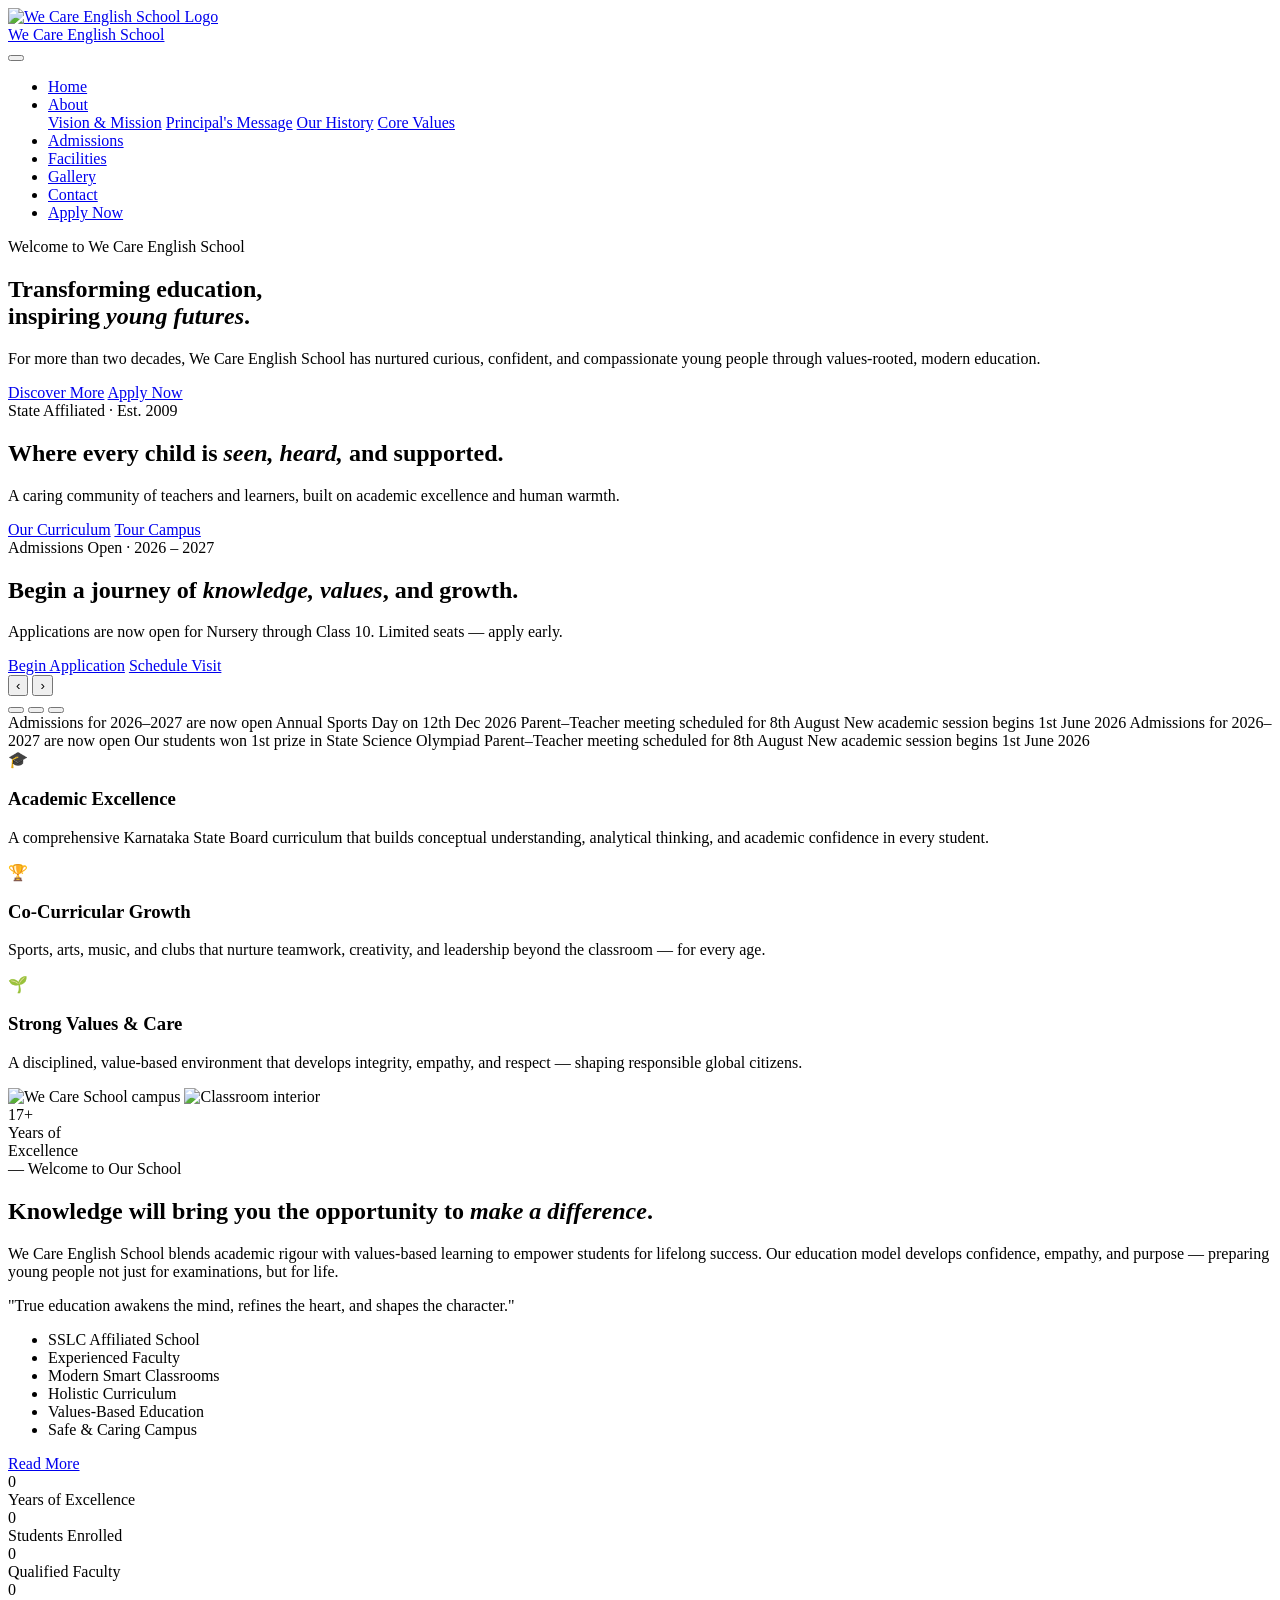
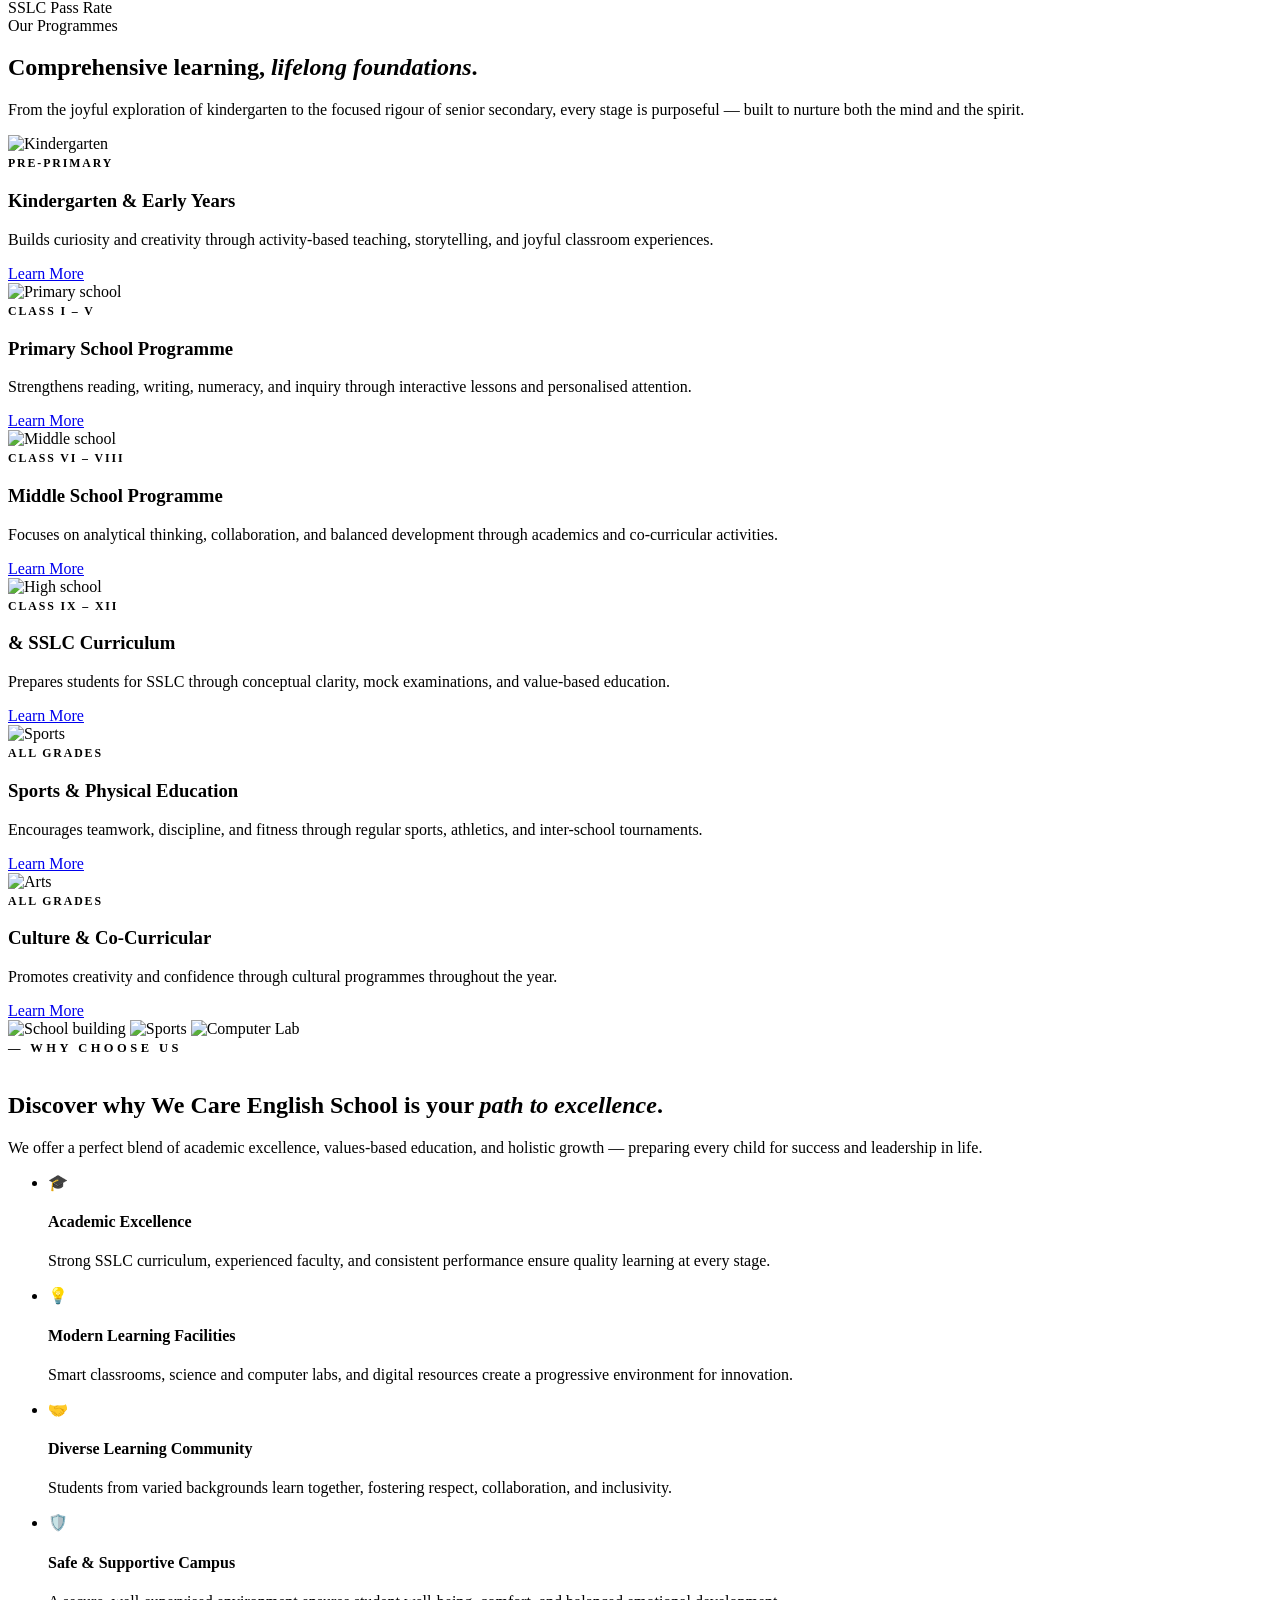
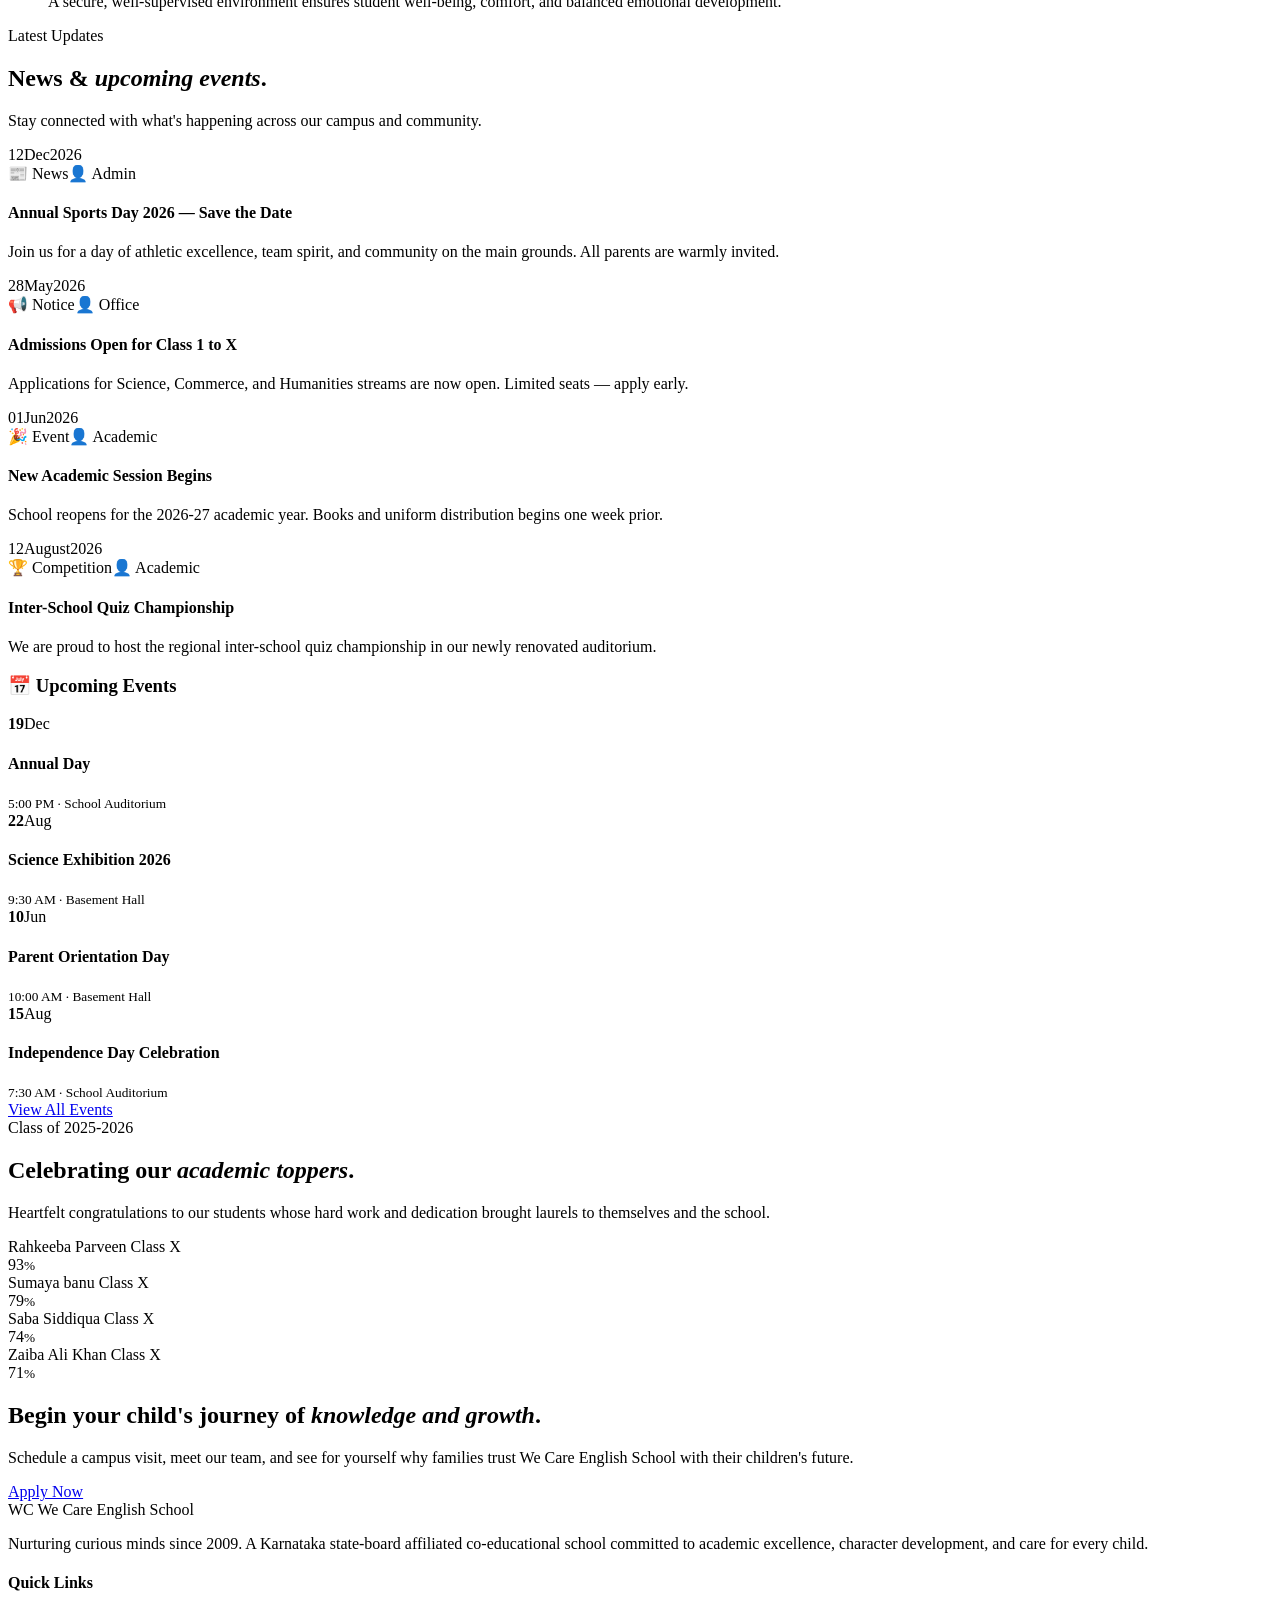
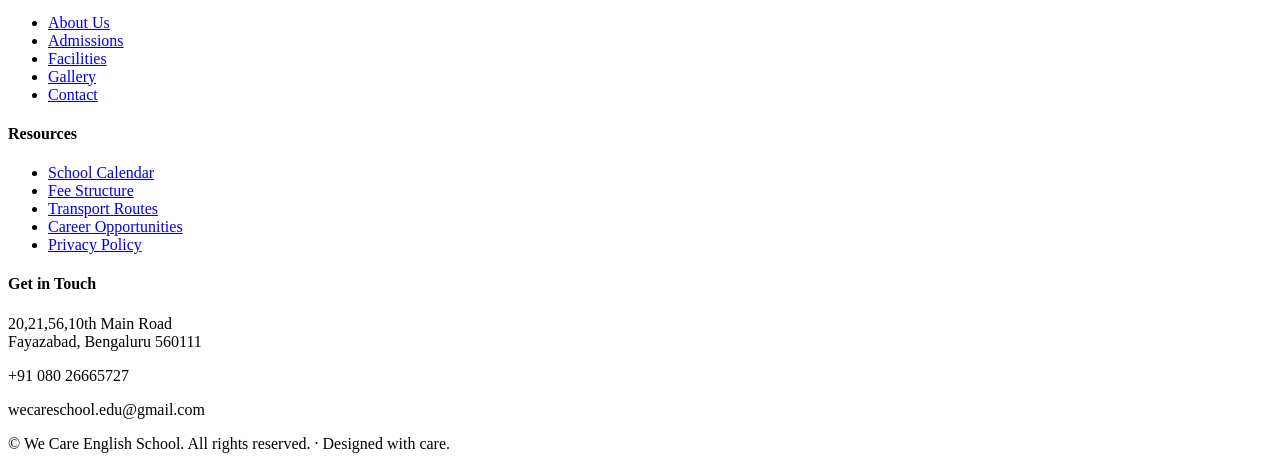
==== index.html @ 08a5f5e5 "Add files via upload" ====
<!DOCTYPE html>
<html lang="en">
<head>
  <meta charset="UTF-8" />
  <meta name="viewport" content="width=device-width, initial-scale=1.0" />
  <title>We Care English School — Nurturing Minds, Building Futures</title>
  <meta name="description" content="We Care English School offers excellent State-affiliated education from kindergarten to senior secondary, focused on holistic learning and character development." />
  <link rel="stylesheet" href="css/styles.css" />
</head>
<body>

  <!-- Top info bar 
  <div class="topbar">
    <div class="container">
    <div class="topbar-left">
        <span>📞 +91 080 26665727</span>
        <span>✉ wecareschool.edu@gmail.com</span>
      </div>
      <div class="topbar-right">
        <span>🕒 Mon – Sat : 8:00 AM – 4:00 PM</span>
        <span class="social">
          <a href="#" aria-label="Facebook">f</a>
          <a href="#" aria-label="Instagram">ig</a>
          <a href="#" aria-label="YouTube">yt</a>
          <a href="#" aria-label="LinkedIn">in</a>
        </span>
      </div>
    </div>
  </div>-->

  <!-- Header -->
  <header class="site-header">
    <div class="container">
      <a class="brand" href="index.html">
        <!--<div class="brand-mark">WC</div>-->
        <img src="images/We Care School bg remove.png" alt="We Care English School Logo" class="brand-mark">
        <div class="brand-text">
          <span class="name">We Care English School</span>
          
        </div>
      </a>

      <button class="menu-toggle" aria-label="Toggle menu" aria-expanded="false">
        <span></span><span></span><span></span>
      </button>

      <nav class="main-nav" aria-label="Main">
        <ul>
          <li><a href="index.html">Home</a></li>
          <li class="has-drop">
            <a href="about.html">About</a>
            <div class="dropdown">
              <a href="about.html#vision">Vision &amp; Mission</a>
              <a href="about.html#principal">Principal's Message</a>
              <a href="about.html#history">Our History</a>
              <a href="about.html#values">Core Values</a>
            </div>
          </li>
          <li><a href="admissions.html">Admissions</a></li>
          <!--<li class="has-drop">
            <a href="academics.html">Academics</a>
            <div class="dropdown">
              <a href="academics.html#kindergarten">Kindergarten</a>
              <a href="academics.html#primary">Primary School</a>
              <a href="academics.html#middle">Middle School</a>
              <a href="academics.html#secondary">Secondary School</a>
            </div>
          </li>-->
          <li><a href="facilities.html">Facilities</a></li>
          <li><a href="gallery.html">Gallery</a></li>
          <li><a href="contact.html">Contact</a></li>
          <li><a class="cta-btn" href="admissions.html">Apply Now</a></li>
        </ul>
      </nav>
    </div>
  </header>

  <!-- HERO SLIDER -->
  <section class="hero-slider">
    <div class="hero-slide is-active" style="background-image: url('images/kidskarnatakaflagstand.png');">
      <div class="hero-slide-content">
        <span class="hero-eyebrow">Welcome to We Care English School</span>
        <h1>Transforming education,<br/>inspiring <em>young futures</em>.</h1>
        <p class="lead">For more than two decades, We Care English School has nurtured curious, confident, and compassionate young people through values-rooted, modern education.</p>
        <div class="hero-actions">
          <a href="about.html" class="btn btn-primary">Discover More</a>
          <a href="admissions.html" class="btn btn-outline">Apply Now</a>
        </div>
      </div>
    </div>

    <div class="hero-slide" style="background-image: url('images/HomeImage1.jpg?w=1800&auto=format&q=80');">
      <div class="hero-slide-content">
        <span class="hero-eyebrow">State Affiliated · Est. 2009</span>
        <h1>Where every child is <em>seen, heard,</em> and supported.</h1>
        <p class="lead">A caring community of teachers and learners, built on academic excellence and human warmth.</p>
        <div class="hero-actions">
          <a href="academics.html" class="btn btn-primary">Our Curriculum</a>
          <a href="facilities.html" class="btn btn-outline">Tour Campus</a>
        </div>
      </div>
    </div>

    <div class="hero-slide" style="background-image: url('images/girlstrophy.png?w=1800&auto=format&q=80');">
      <div class="hero-slide-content">
        <span class="hero-eyebrow">Admissions Open · 2026 – 2027</span>
        <h1>Begin a journey of <em>knowledge, values</em>, and growth.</h1>
        <p class="lead">Applications are now open for Nursery through Class 10. Limited seats — apply early.</p>
        <div class="hero-actions">
          <a href="admissions.html" class="btn btn-primary">Begin Application</a>
          <a href="contact.html" class="btn btn-outline">Schedule Visit</a>
        </div>
      </div>
    </div>

    <div class="hero-arrows">
      <button class="hero-arrow prev" aria-label="Previous slide">‹</button>
      <button class="hero-arrow next" aria-label="Next slide">›</button>
    </div>

    <div class="hero-dots">
      <button class="is-active" aria-label="Slide 1"></button>
      <button aria-label="Slide 2"></button>
      <button aria-label="Slide 3"></button>
    </div>
  </section>

  <!-- Marquee announcement strip -->
  <div class="marquee" aria-label="Latest announcements">
    <div class="marquee-track">
      <span>Admissions for 2026–2027 are now open</span>
      <span>Annual Sports Day on 12th Dec 2026</span>
      <span>Parent–Teacher meeting scheduled for 8th August</span>
      <span>New academic session begins 1st June 2026</span>
      <span>Admissions for 2026–2027 are now open</span>
      <span>Our students won 1st prize in State Science Olympiad</span>
      <span>Parent–Teacher meeting scheduled for 8th August</span>
      <span>New academic session begins 1st June 2026</span>
    </div>
  </div>

  <!-- Quick info strip -->
  <section class="quick-info">
    <div class="container">
      <div class="quick-info-grid">
        <div class="quick-info-box reveal">
          <div class="qi-icon">🎓</div>
          <div>
            <h3>Academic Excellence</h3>
            <p>A comprehensive Karnataka State Board curriculum that builds conceptual understanding, analytical thinking, and academic confidence in every student.</p>
          </div>
        </div>
        <div class="quick-info-box reveal">
          <div class="qi-icon">🏆</div>
          <div>
            <h3>Co-Curricular Growth</h3>
            <p>Sports, arts, music, and clubs that nurture teamwork, creativity, and leadership beyond the classroom — for every age.</p>
          </div>
        </div>
        <div class="quick-info-box reveal">
          <div class="qi-icon">🌱</div>
          <div>
            <h3>Strong Values &amp; Care</h3>
            <p>A disciplined, value-based environment that develops integrity, empathy, and respect — shaping responsible global citizens.</p>
          </div>
        </div>
      </div>
    </div>
  </section>

  <!-- WELCOME / About preview -->
  <section class="section welcome-preview">
    <div class="container">
      <div class="welcome-art reveal">
        <img class="photo-main" src="images/girlsstationpic.png?w=900&auto=format" alt="We Care School campus" />
        <img class="photo-second" src="images/kidmodel.jpg?w=600&auto=format" alt="Classroom interior" />
        <div class="badge-circle">
          <div>
            <div class="num">17+</div>
            <span class="lbl">Years of<br/>Excellence</span>
          </div>
        </div>
      </div>

      <div class="welcome-text reveal">
        <span class="eyebrow">— Welcome to Our School</span>
        <h2>Knowledge will bring you the opportunity to <em>make a difference</em>.</h2>
        <p>We Care English School blends academic rigour with values-based learning to empower students for lifelong success. Our education model develops confidence, empathy, and purpose — preparing young people not just for examinations, but for life.</p>

        <p class="pull">"True education awakens the mind, refines the heart, and shapes the character."</p>

        <ul class="welcome-list">
          <li>SSLC Affiliated School</li>
          <li>Experienced Faculty</li>
          <li>Modern Smart Classrooms</li>
          <li>Holistic Curriculum</li>
          <li>Values-Based Education</li>
          <li>Safe &amp; Caring Campus</li>
        </ul>

        <div class="signature">
         <!-- <div class="signature-name">Azra 
            <small>Principal · M.Ed., Ph.D.</small>
          </div>-->
          <a href="about.html" class="btn btn-dark" style="margin-left:auto;">Read More</a>
        </div>
      </div>
    </div>
  </section>

  <!-- STATS STRIP -->
  <section class="stats-strip">
    <div class="container">
      <div class="stat-block">
        <div class="num" data-target="18" data-suffix="+">0</div>
        <div class="label">Years of Excellence</div>
      </div>
      <div class="stat-block">
        <div class="num" data-target="480" data-suffix="+">0</div>
        <div class="label">Students Enrolled</div>
      </div>
      <div class="stat-block">
        <div class="num" data-target="34" data-suffix="+">0</div>
        <div class="label">Qualified Faculty</div>
      </div>
      <div class="stat-block">
        <div class="num" data-target="92" data-suffix="%">0</div>
        <div class="label">SSLC Pass Rate</div>
      </div>
    </div>
  </section>

  <!-- PROGRAMS GRID -->
  <section class="section">
    <div class="container">
      <div class="section-head reveal">
        <span class="eyebrow">Our Programmes</span>
        <h2>Comprehensive learning, <em>lifelong foundations</em>.</h2>
        <p>From the joyful exploration of kindergarten to the focused rigour of senior secondary, every stage is purposeful — built to nurture both the mind and the spirit.</p>
      </div>

      <div class="program-grid">
        <div class="program-card p1 reveal">
          <div class="img-wrap">
            <img src="images/smallkids1.jpg?w=800&auto=format" alt="Kindergarten" />
          </div>
          <div class="body">
            <small style="color:var(--accent-dark); font-weight:700; letter-spacing:0.16em; text-transform:uppercase; font-size:0.74rem;">Pre-Primary</small>
            <h3>Kindergarten &amp; Early Years</h3>
            <p>Builds curiosity and creativity through activity-based teaching, storytelling, and joyful classroom experiences.</p>
            <a href="academics.html#kindergarten" class="more">Learn More</a>
          </div>
        </div>

        <div class="program-card p2 reveal">
          <div class="img-wrap">
            <img src="images/kidsraisinghands.jpg?w=900&auto=format" alt="Primary school" />
          </div>
          <div class="body">
            <small style="color:var(--accent-dark); font-weight:700; letter-spacing:0.16em; text-transform:uppercase; font-size:0.74rem;">Class I – V</small>
            <h3>Primary School Programme</h3>
            <p>Strengthens reading, writing, numeracy, and inquiry through interactive lessons and personalised attention.</p>
            <a href="academics.html#primary" class="more">Learn More</a>
          </div>
        </div>

        <div class="program-card p3 reveal">
          <div class="img-wrap">
            <img src="images/study.jpg?w=900&auto=format" alt="Middle school" />
          </div>
          <div class="body">
            <small style="color:var(--accent-dark); font-weight:700; letter-spacing:0.16em; text-transform:uppercase; font-size:0.74rem;">Class VI – VIII</small>
            <h3>Middle School Programme</h3>
            <p>Focuses on analytical thinking, collaboration, and balanced development through academics and co-curricular activities.</p>
            <a href="academics.html#middle" class="more">Learn More</a>
          </div>
        </div>

        <div class="program-card p4 reveal">
          <div class="img-wrap">
            <img src="images/valubased.jpg?w=900&auto=format" alt="High school" />
          </div>
          <div class="body">
            <small style="color:var(--accent-dark); font-weight:700; letter-spacing:0.16em; text-transform:uppercase; font-size:0.74rem;">Class IX – XII</small>
            <h3> &amp; SSLC Curriculum</h3>
            <p>Prepares students for SSLC through conceptual clarity, mock examinations, and value-based education.</p>
            <a href="academics.html#secondary" class="more">Learn More</a>
          </div>
        </div>

        <div class="program-card p5 reveal">
          <div class="img-wrap">
            <img src="images/sportsshortput.jpg?w=900&auto=format" alt="Sports" />
          </div>
          <div class="body">
            <small style="color:var(--accent-dark); font-weight:700; letter-spacing:0.16em; text-transform:uppercase; font-size:0.74rem;">All Grades</small>
            <h3>Sports &amp; Physical Education</h3>
            <p>Encourages teamwork, discipline, and fitness through regular sports, athletics, and inter-school tournaments.</p>
            <a href="facilities.html" class="more">Learn More</a>
          </div>
        </div>

        <div class="program-card p6 reveal">
          <div class="img-wrap">
            <img src="images/Independenceday1.jpeg?w=900&auto=format" alt="Arts" />
          </div>
          <div class="body">
            <small style="color:var(--accent-dark); font-weight:700; letter-spacing:0.16em; text-transform:uppercase; font-size:0.74rem;">All Grades</small>
            <h3>Culture &amp; Co-Curricular</h3>
            <p>Promotes creativity and confidence through cultural programmes throughout the year.</p>
            <a href="facilities.html" class="more">Learn More</a>
          </div>
        </div>
      </div>
    </div>
  </section>

  <!-- WHY US -->
  <section class="section tinted why-grid">
    <div class="container">
      <div class="why-collage reveal">
        <img src="images/MainSchoolBuilding.png?w=900&auto=format" alt="School building" />
        <img src="images/sportsmarchpast.png?w=700&auto=format" alt="Sports" />
        <img src="images/computerlab.jpeg?w=700&auto=format" alt="Computer Lab" />
        <div class="frame-deco"></div>
      </div>

      <div class="reveal">
        <span style="display:inline-block; font-size:0.78rem; letter-spacing:0.28em; text-transform:uppercase; color:var(--accent-dark); font-weight:700; margin-bottom:16px;">— Why Choose Us</span>
        <h2>Discover why We Care English School is your <em>path to excellence</em>.</h2>
        <p>We offer a perfect blend of academic excellence, values-based education, and holistic growth — preparing every child for success and leadership in life.</p>

        <ul class="why-list">
          <li class="why-item">
            <div class="icon">🎓</div>
            <div>
              <h4>Academic Excellence</h4>
              <p>Strong SSLC curriculum, experienced faculty, and consistent performance ensure quality learning at every stage.</p>
            </div>
          </li>
          <li class="why-item">
            <div class="icon">💡</div>
            <div>
              <h4>Modern Learning Facilities</h4>
              <p>Smart classrooms, science and computer labs, and digital resources create a progressive environment for innovation.</p>
            </div>
          </li>
          <li class="why-item">
            <div class="icon">🤝</div>
            <div>
              <h4>Diverse Learning Community</h4>
              <p>Students from varied backgrounds learn together, fostering respect, collaboration, and inclusivity.</p>
            </div>
          </li>
          <li class="why-item">
            <div class="icon">🛡️</div>
            <div>
              <h4>Safe &amp; Supportive Campus</h4>
              <p>A secure, well-supervised environment ensures student well-being, comfort, and balanced emotional development.</p>
            </div>
          </li>
        </ul>
      </div>
    </div>
  </section>

  <!-- NEWS & EVENTS -->
  <section class="section">
    <div class="container">
      <div class="section-head reveal">
        <span class="eyebrow">Latest Updates</span>
        <h2>News &amp; <em>upcoming events</em>.</h2>
        <p>Stay connected with what's happening across our campus and community.</p>
      </div>

      <div class="news-grid">
        <div class="reveal">
          <div class="news-item">
            <div class="news-date">
              <span class="day">12</span><span class="mon">Dec</span><span class="yr">2026</span>
            </div>
            <div class="news-content">
              <div class="meta"><span>📰 News</span><span>👤 Admin</span></div>
              <h4>Annual Sports Day 2026 — Save the Date</h4>
              <p>Join us for a day of athletic excellence, team spirit, and community on the main grounds. All parents are warmly invited.</p>
            </div>
          </div>
          <div class="news-item">
            <div class="news-date">
              <span class="day">28</span><span class="mon">May</span><span class="yr">2026</span>
            </div>
            <div class="news-content">
              <div class="meta"><span>📢 Notice</span><span>👤 Office</span></div>
              <h4>Admissions Open for Class 1 to X</h4>
              <p>Applications for Science, Commerce, and Humanities streams are now open. Limited seats — apply early.</p>
            </div>
          </div>
          <div class="news-item">
            <div class="news-date">
              <span class="day">01</span><span class="mon">Jun</span><span class="yr">2026</span>
            </div>
            <div class="news-content">
              <div class="meta"><span>🎉 Event</span><span>👤 Academic</span></div>
              <h4>New Academic Session Begins</h4>
              <p>School reopens for the 2026-27 academic year. Books and uniform distribution begins one week prior.</p>
            </div>
          </div>
          <div class="news-item">
            <div class="news-date">
              <span class="day">12</span><span class="mon">August</span><span class="yr">2026</span>
            </div>
            <div class="news-content">
              <div class="meta"><span>🏆 Competition</span><span>👤 Academic</span></div>
              <h4>Inter-School Quiz Championship</h4>
              <p>We are proud to host the regional inter-school quiz championship in our newly renovated auditorium.</p>
            </div>
          </div>
        </div>

        <div class="events-card reveal">
          <h3>📅 Upcoming Events</h3>
          <div class="event">
            <div class="e-date"><strong>19</strong><span>Dec</span></div>
            <div>
              <h4>Annual Day</h4>
              <small>5:00 PM · School Auditorium</small>
            </div>
          </div>
          <div class="event">
            <div class="e-date"><strong>22</strong><span>Aug</span></div>
            <div>
              <h4>Science Exhibition 2026</h4>
              <small>9:30 AM · Basement Hall</small>
            </div>
          </div>
          <div class="event">
            <div class="e-date"><strong>10</strong><span>Jun</span></div>
            <div>
              <h4>Parent Orientation Day</h4>
              <small>10:00 AM · Basement Hall</small>
            </div>
          </div>
          <div class="event">
            <div class="e-date"><strong>15</strong><span>Aug</span></div>
            <div>
              <h4>Independence Day Celebration</h4>
              <small>7:30 AM · School Auditorium</small>
            </div>
          </div>
          <a href="#" class="btn btn-primary" style="margin-top:24px; width:100%; justify-content:center;">View All Events</a>
        </div>
      </div>
    </div>
  </section>

  <!-- TOPPERS / Achievements -->
  <section class="section dark">
    <div class="container">
      <div class="section-head reveal">
        <span class="eyebrow">Class of 2025-2026</span>
        <h2>Celebrating our <em>academic toppers</em>.</h2>
        <p>Heartfelt congratulations to our students whose hard work and dedication brought laurels to themselves and the school.</p>
      </div>

      <div class="toppers">
        <div class="topper reveal">
          <div class="photo" style="background-image: url('images/Rahkeeba_Parveen.jpg?w=400&auto=format');"></div>
          <span class="name">Rahkeeba Parveen</span>
          <span class="grade">Class X</span>
          <div class="score">93<small>%</small></div>
        </div>
        <div class="topper reveal">
          <div class="photo" style="background-image: url('images/Sumaya_Banu.jpg?w=400&auto=format');"></div>
          <span class="name">Sumaya banu</span>
          <span class="grade">Class X</span>
          <div class="score">79<small>%</small></div>
        </div>
        <div class="topper reveal">
          <div class="photo" style="background-image: url('images/Saba_Siddiqua.jpg?w=400&auto=format');"></div>
          <span class="name">Saba Siddiqua</span>
          <span class="grade">Class X</span>
          <div class="score">74<small>%</small></div>
        </div>
        <div class="topper reveal">
          <div class="photo" style="background-image: url('images/Zaiba_Ali_Khan.jpg?w=400&auto=format');"></div>
          <span class="name">Zaiba Ali Khan</span>
          <span class="grade">Class X</span>
          <div class="score">71<small>%</small></div>
        </div>
      </div>
    </div>
  </section>

  <!-- TESTIMONIALS 
  <section class="section tinted">
    <div class="container">
      <div class="section-head reveal">
        <span class="eyebrow">What Parents Say</span>
        <h2>Trusted by <em>over a thousand families</em>.</h2>
        <p>Don't just take our word for it — hear from the parents and alumni who have been part of our community.</p>
      </div>

      <div class="grid cols-3">
        <div class="testimonial reveal">
          <p>The teachers at We Care really know my son. They've helped him grow not just academically but as a confident, kind young person. We feel he's in the safest hands.</p>
          <div class="testimonial-author">
            <div class="testimonial-avatar" style="background-image: url('https://images.unsplash.com/photo-1544005313-94ddf0286df2?w=300&auto=format');"></div>
            <div>
              <strong>Meera Krishnan</strong>
              <span>Parent, Class VII</span>
            </div>
          </div>
        </div>

        <div class="testimonial reveal">
          <p>From kindergarten to Class XII, my daughter has thrived here. The balance of academics, arts, and sports has shaped her into a well-rounded young woman ready for college.</p>
          <div class="testimonial-author">
            <div class="testimonial-avatar" style="background-image: url('https://images.unsplash.com/photo-1507003211169-0a1dd7228f2d?w=300&auto=format');"></div>
            <div>
              <strong>Suresh Iyer</strong>
              <span>Parent, Alumna 2025</span>
            </div>
          </div>
        </div>

        <div class="testimonial reveal">
          <p>What I value most is the open communication. The school works with us — not just the child — and that partnership has made all the difference for our family.</p>
          <div class="testimonial-author">
            <div class="testimonial-avatar" style="background-image: url('https://images.unsplash.com/photo-1438761681033-6461ffad8d80?w=300&auto=format');"></div>
            <div>
              <strong>Kavya Reddy</strong>
              <span>Parent, Class III</span>
            </div>
          </div>
        </div>
      </div>
    </div>
  </section>
-->
  <!-- CTA -->
  <section class="section">
    <div class="container">
      <div class="cta-banner reveal">
        <h2>Begin your child's journey of <em>knowledge and growth</em>.</h2>
        <p>Schedule a campus visit, meet our team, and see for yourself why families trust We Care English School with their children's future.</p>
        <a href="admissions.html" class="btn btn-primary">Apply Now</a>
      </div>
    </div>
  </section>

  <!-- Footer -->
  <footer class="site-footer">
    <div class="container">
      <div class="footer-grid">
        <div class="footer-brand-block">
          <div class="footer-brand">
            <span class="mark">WC</span>
            We Care English School
          </div>
          <p>Nurturing curious minds since 2009. A Karnataka state-board affiliated co-educational school committed to academic excellence, character development, and care for every child.</p>
        </div>
        <div>
          <h4>Quick Links</h4>
          <ul>
            <li><a href="about.html">About Us</a></li>
            <!--<li><a href="academics.html">Academics</a></li>-->
            <li><a href="admissions.html">Admissions</a></li>
            <li><a href="facilities.html">Facilities</a></li>
            <li><a href="gallery.html">Gallery</a></li>
            <li><a href="contact.html">Contact</a></li>
          </ul>
        </div>
        <div>
          <h4>Resources</h4>
          <ul>
            <li><a href="#">School Calendar</a></li>
            <li><a href="#">Fee Structure</a></li>
            <li><a href="#">Transport Routes</a></li>
            <li><a href="#">Career Opportunities</a></li>
            <li><a href="#">Privacy Policy</a></li>
          </ul>
        </div>
        <div class="footer-contact">
          <h4>Get in Touch</h4>
          <p class="addr">20,21,56,10th Main Road<br/>Fayazabad, Bengaluru 560111</p>
          <p class="phone">+91 080 26665727</p>
          <p class="email">wecareschool.edu@gmail.com</p>
        </div>
      </div>
      <div class="footer-bottom">
        © <span id="footer-year"></span> We Care English School. All rights reserved. · Designed with care.
      </div>
    </div>
  </footer>

  <script src="js/main.js"></script>
</body>
</html>
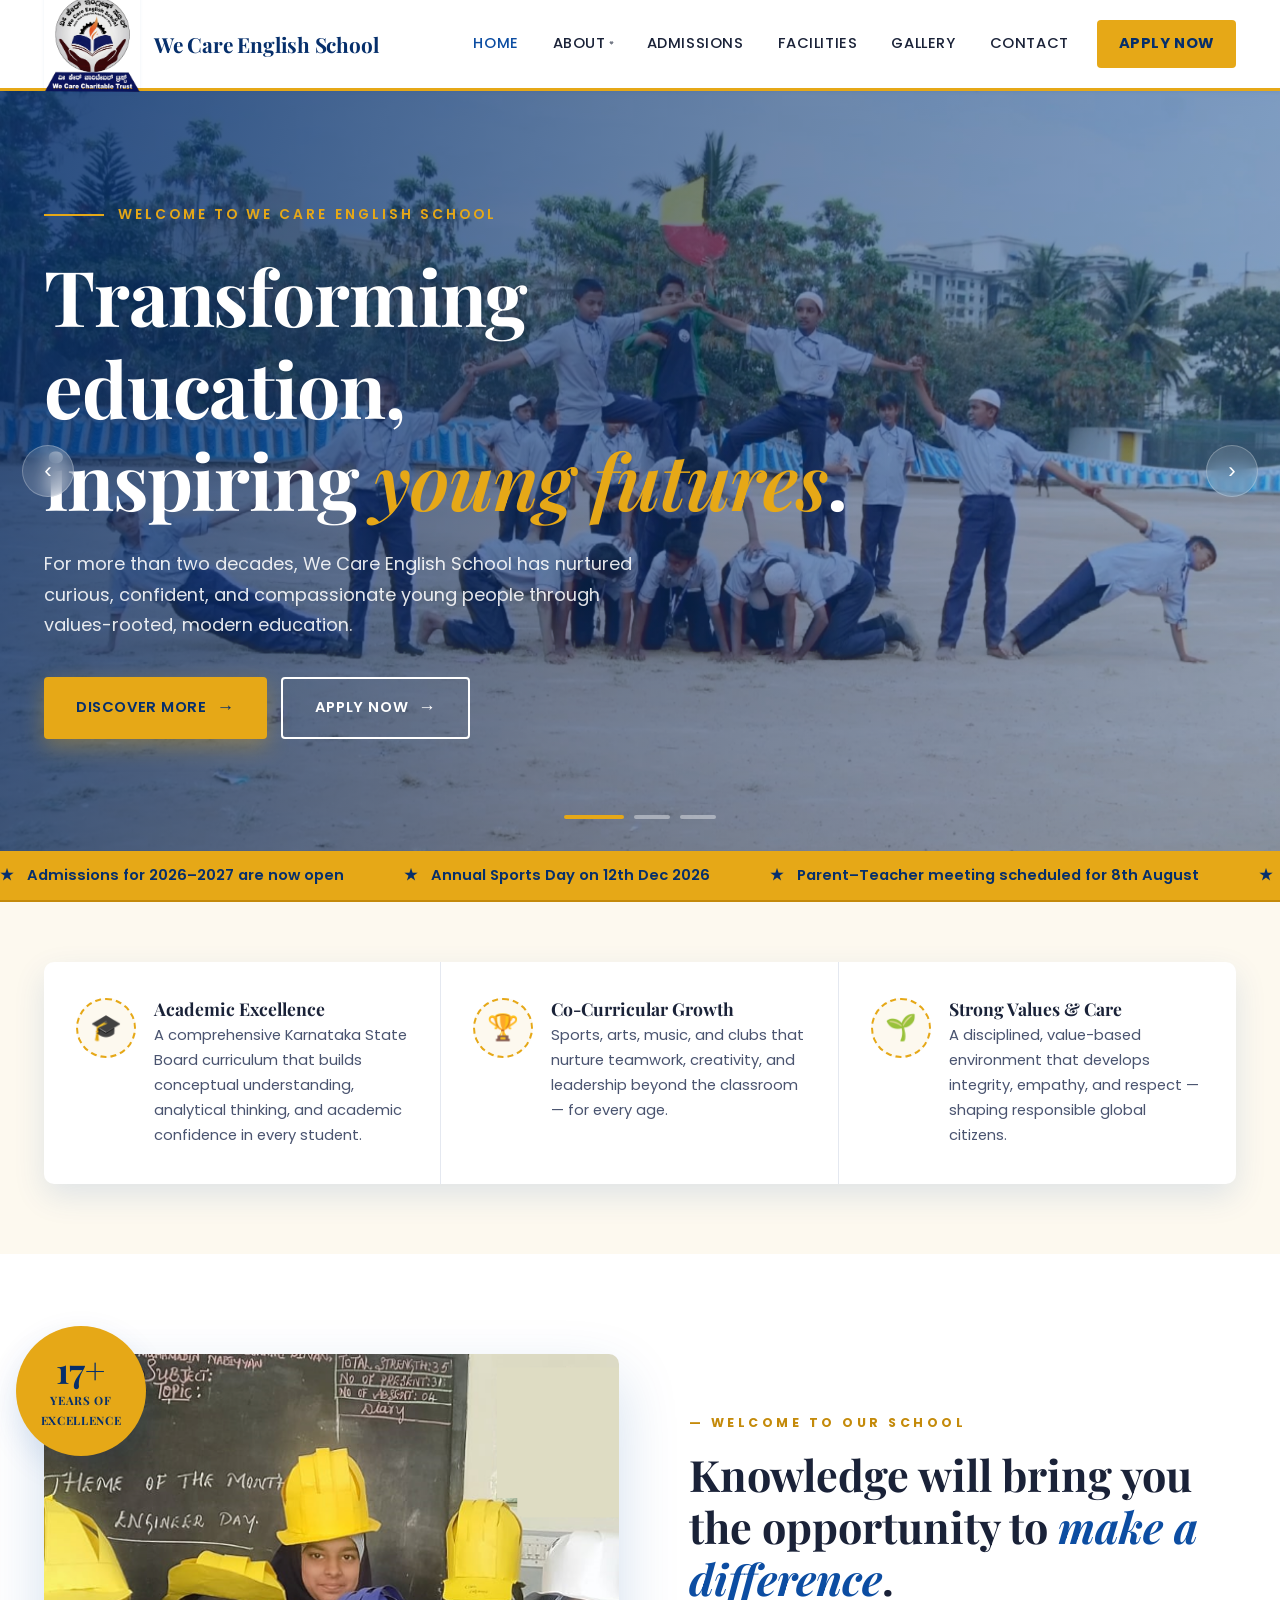
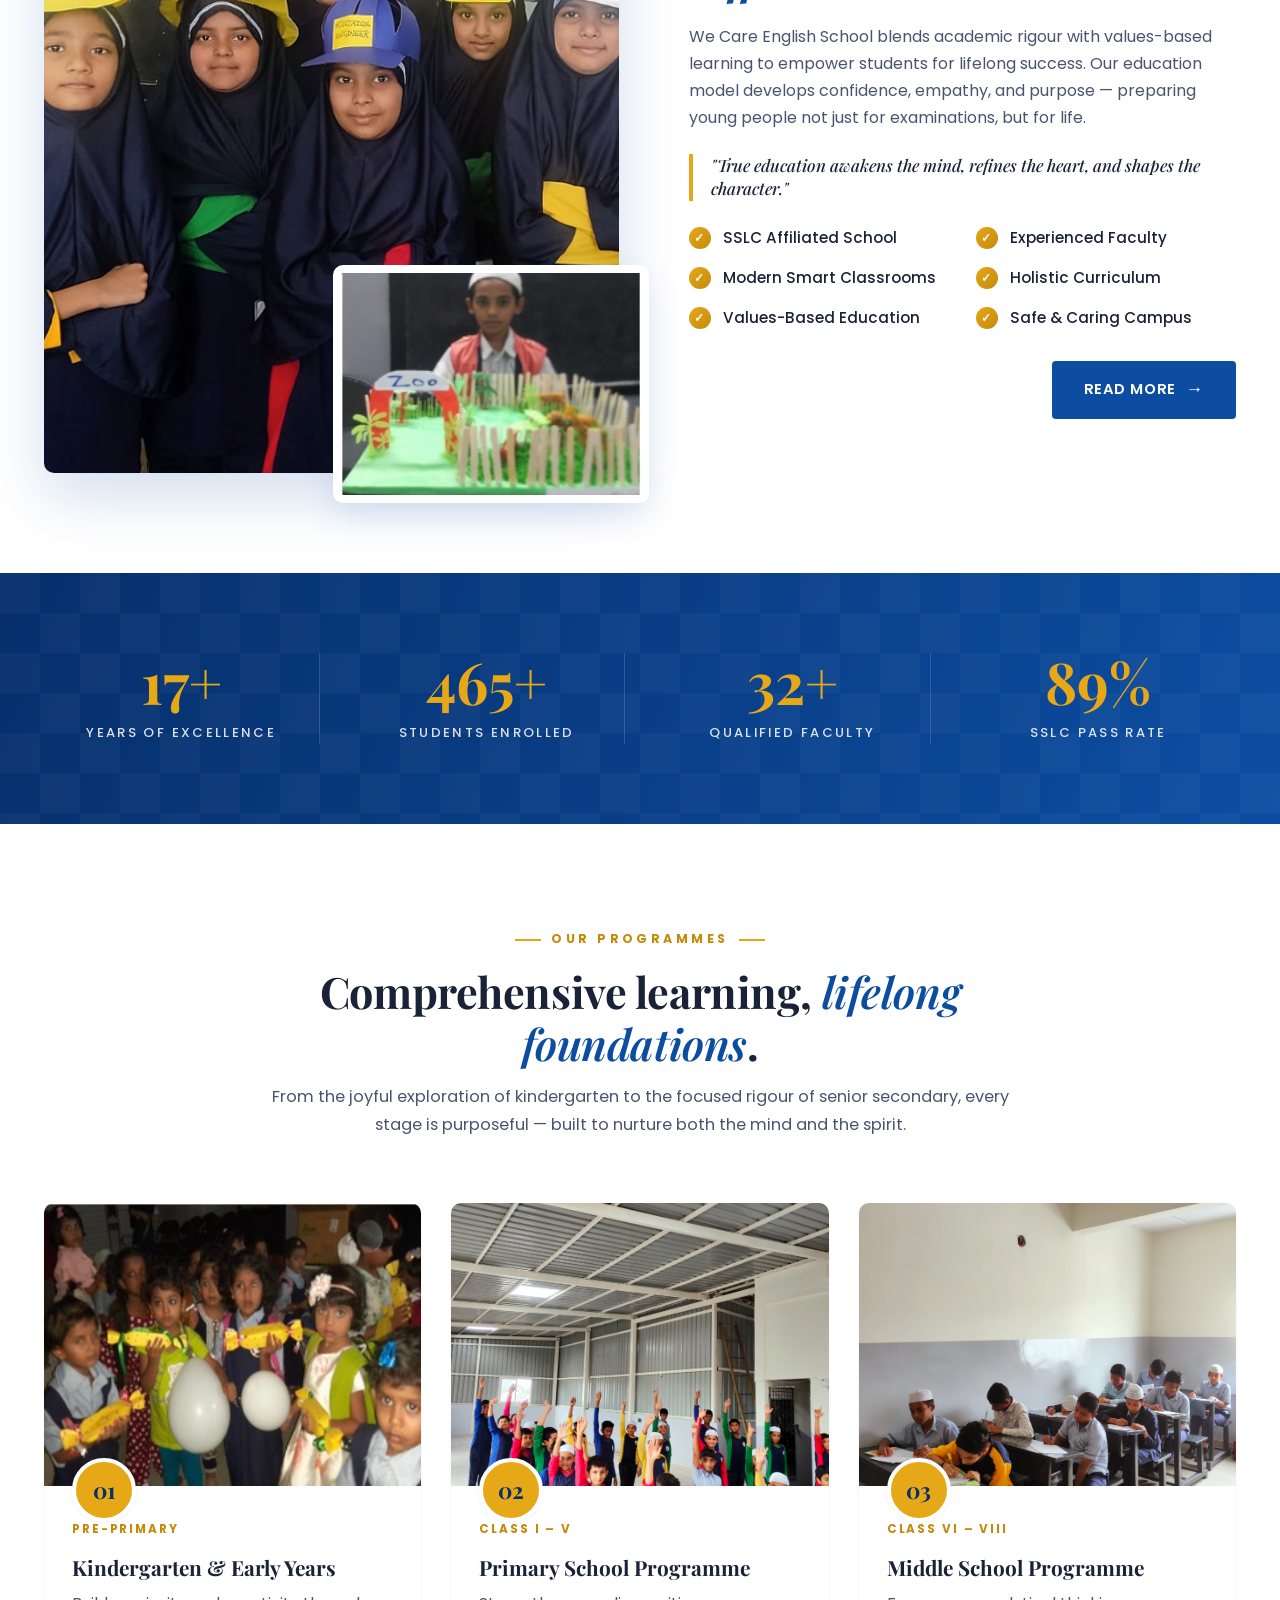
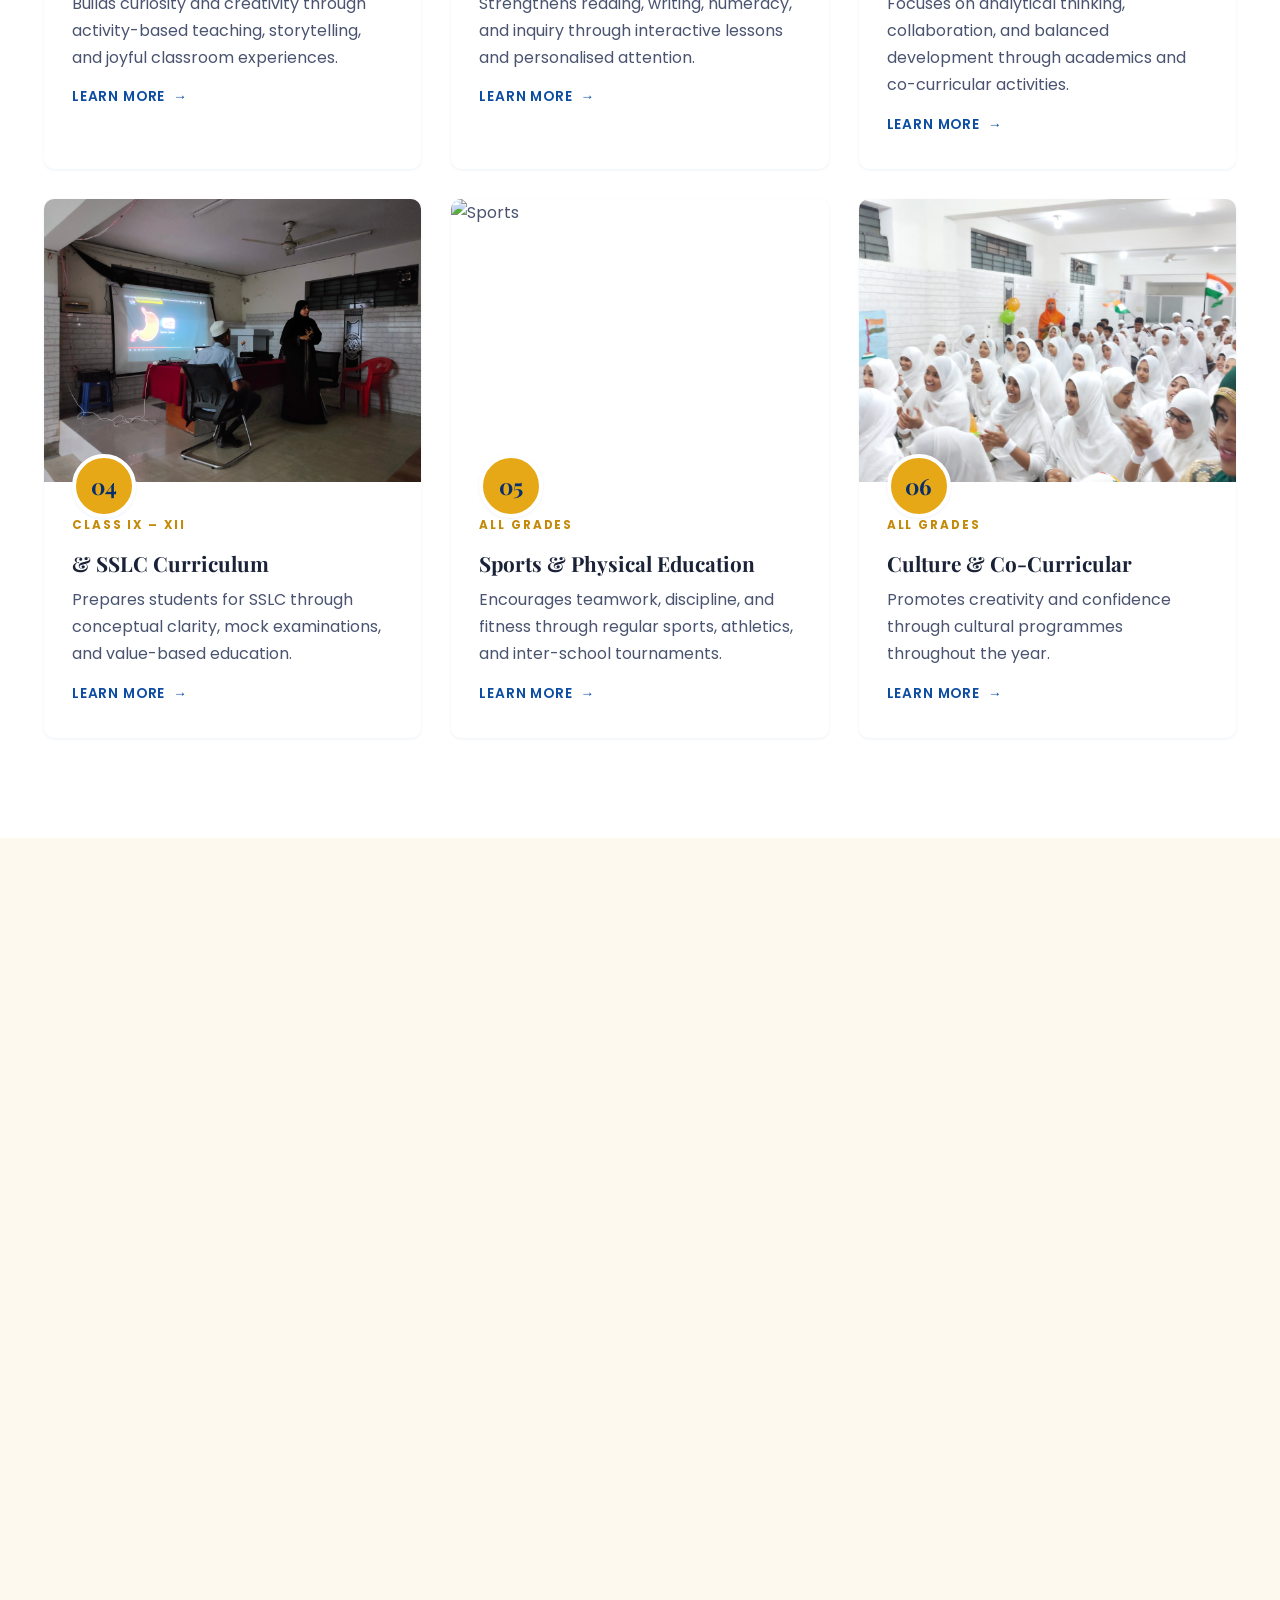
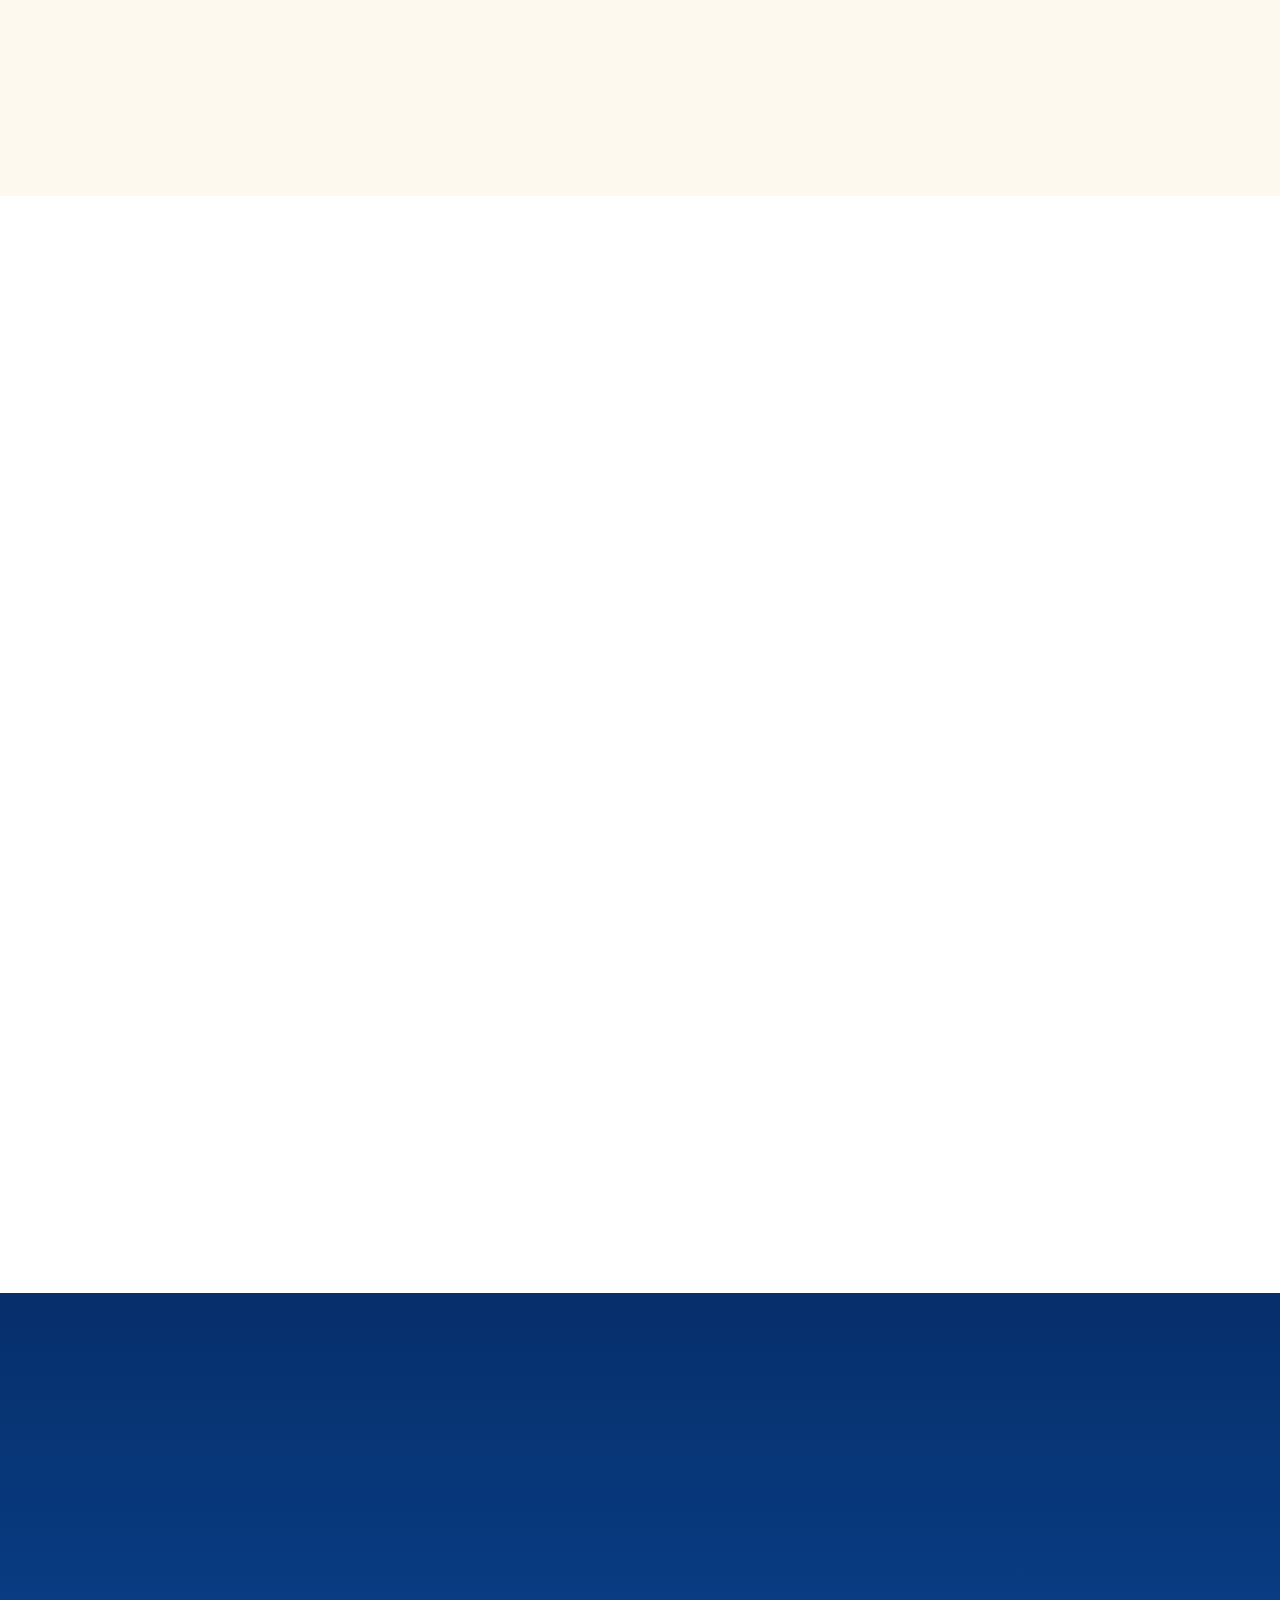
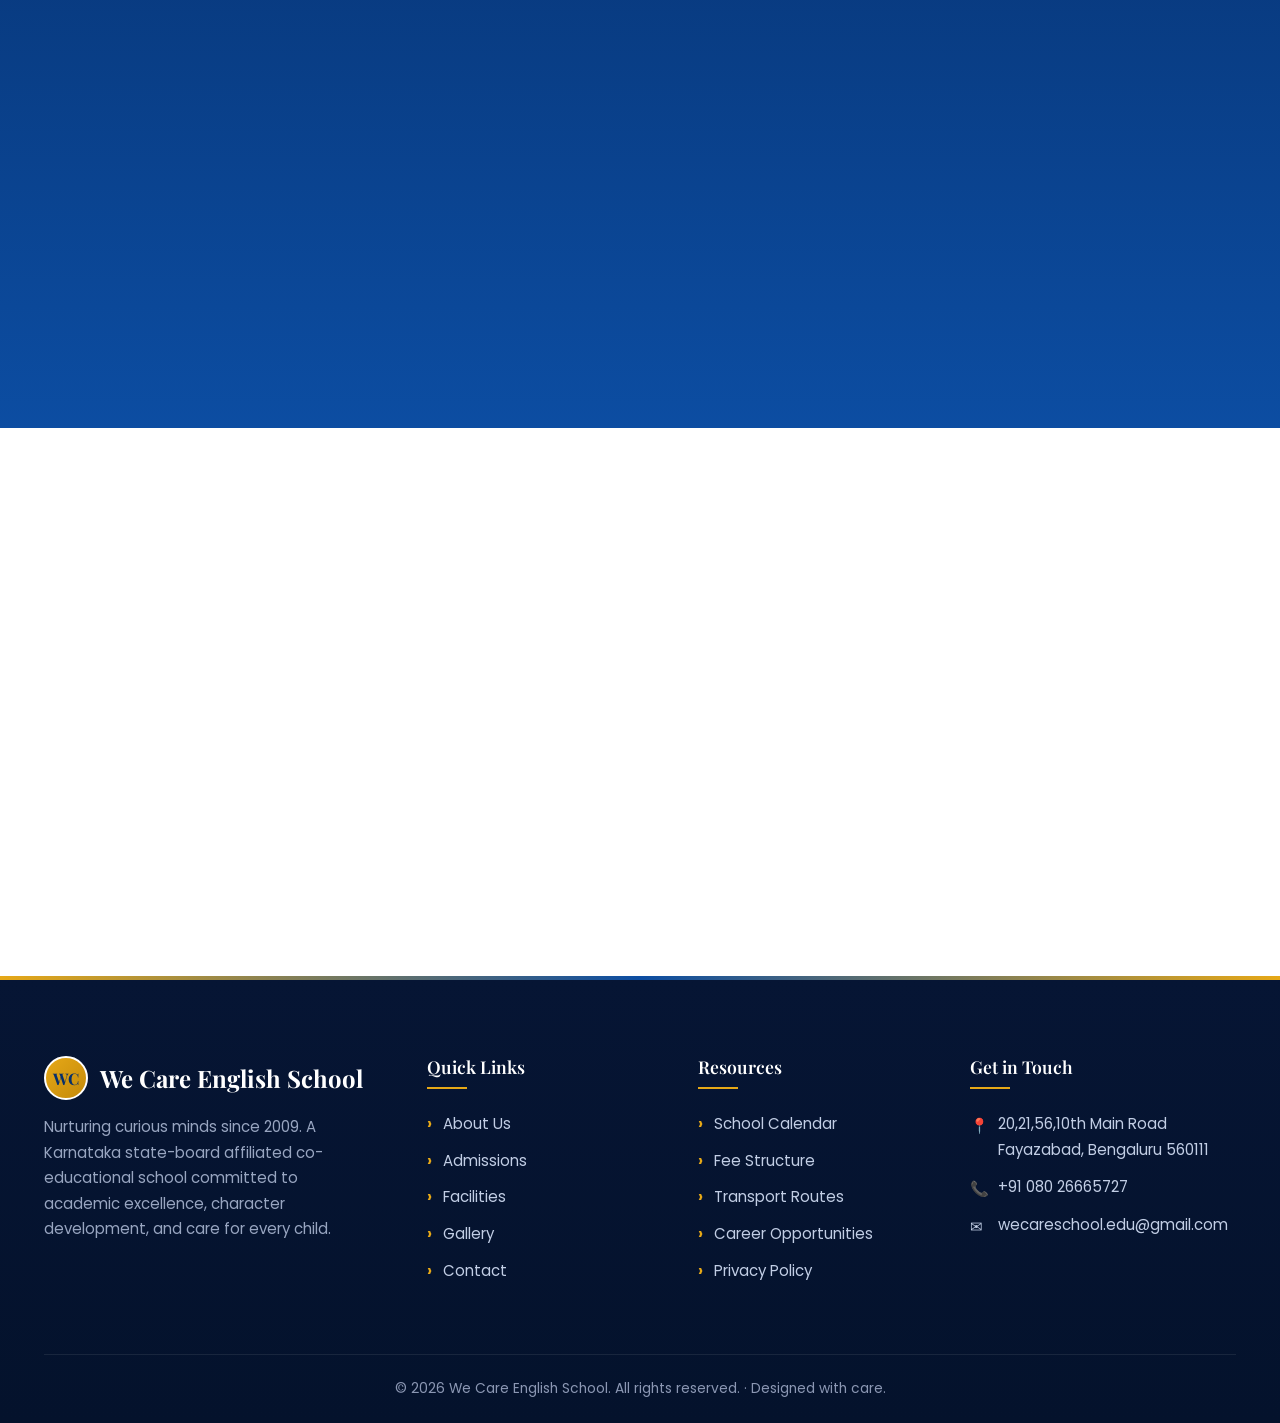
==== commit 2046d60d: "Update index.html" ====
--- a/index.html
+++ b/index.html
@@ -254,7 +254,7 @@
 
         <div class="program-card p2 reveal">
           <div class="img-wrap">
-            <img src="images/kidsraisinghands.jpg?w=900&auto=format" alt="Primary school" />
+            <img src="images/Kidsraisinghands.jpg?w=900&auto=format" alt="Primary school" />
           </div>
           <div class="body">
             <small style="color:var(--accent-dark); font-weight:700; letter-spacing:0.16em; text-transform:uppercase; font-size:0.74rem;">Class I – V</small>
@@ -320,7 +320,7 @@
     <div class="container">
       <div class="why-collage reveal">
         <img src="images/MainSchoolBuilding.png?w=900&auto=format" alt="School building" />
-        <img src="images/sportsmarchpast.png?w=700&auto=format" alt="Sports" />
+        <img src="images/SportsMarchpast.png?w=700&auto=format" alt="Sports" />
         <img src="images/computerlab.jpeg?w=700&auto=format" alt="Computer Lab" />
         <div class="frame-deco"></div>
       </div>
--- a/css/styles.css
+++ b/css/styles.css
@@ -0,0 +1,2292 @@
+/* =========================================================
+   We Care English School — Stylesheet v2
+   Style: Warm, photo-rich, traditional Indian school website
+   ========================================================= */
+
+@import url('https://fonts.googleapis.com/css2?family=Playfair+Display:wght@500;600;700;800&family=Poppins:wght@300;400;500;600;700;800&display=swap');
+
+:root {
+  --primary: #0c4da2;
+  --primary-dark: #062f6b;
+  --primary-light: #1f6fcc;
+  --accent: #e6a817;
+  --accent-dark: #c48a0a;
+  --cream: #fdf9ef;
+  --cream-warm: #fbf3df;
+
+  --bg: #ffffff;
+  --bg-soft: #f7f9fc;
+  --text: #1a2238;
+  --text-soft: #4a5470;
+  --muted: #8590a8;
+  --border: #e4e8f0;
+
+  --shadow-sm: 0 1px 3px rgba(12, 77, 162, 0.08);
+  --shadow: 0 12px 32px rgba(12, 77, 162, 0.12);
+  --shadow-lg: 0 24px 60px rgba(12, 77, 162, 0.18);
+
+  --font-display: 'Playfair Display', Georgia, serif;
+  --font-body: 'Poppins', -apple-system, sans-serif;
+
+  --container: 1240px;
+  --radius-sm: 6px;
+  --radius: 10px;
+  --radius-lg: 18px;
+  --header-h: 88px;
+  --transition: 0.35s cubic-bezier(0.4, 0, 0.2, 1);
+}
+
+* { margin: 0; padding: 0; box-sizing: border-box; }
+html { scroll-behavior: smooth; -webkit-text-size-adjust: 100%; }
+
+body {
+  font-family: var(--font-body);
+  font-size: 16px;
+  line-height: 1.7;
+  color: var(--text-soft);
+  background: var(--bg);
+  overflow-x: hidden;
+}
+
+img { max-width: 100%; display: block; }
+a { color: var(--primary); text-decoration: none; transition: color var(--transition); }
+a:hover { color: var(--accent-dark); }
+
+h1, h2, h3, h4, h5, h6 {
+  font-family: var(--font-display);
+  font-weight: 700;
+  line-height: 1.2;
+  color: var(--text);
+}
+
+h1 { font-size: clamp(2.4rem, 5vw, 4rem); }
+h2 { font-size: clamp(1.9rem, 3.4vw, 2.7rem); }
+h3 { font-size: 1.45rem; }
+p  { color: var(--text-soft); }
+
+.container {
+  max-width: var(--container);
+  margin: 0 auto;
+  padding: 0 24px;
+}
+
+/* =========================================================
+   Top contact bar (info row)
+   ========================================================= */
+.topbar {
+  background: var(--primary-dark);
+  color: #d3deef;
+  font-size: 0.86rem;
+  padding: 10px 0;
+}
+
+.topbar .container {
+  display: flex;
+  justify-content: space-between;
+  align-items: center;
+  flex-wrap: wrap;
+  gap: 16px;
+}
+
+.topbar a { color: #d3deef; }
+.topbar a:hover { color: var(--accent); }
+
+.topbar-left,
+.topbar-right {
+  display: flex;
+  align-items: center;
+  gap: 24px;
+}
+
+.topbar-right .social a {
+  display: inline-grid;
+  place-items: center;
+  width: 28px;
+  height: 28px;
+  border: 1px solid rgba(255,255,255,0.25);
+  border-radius: 50%;
+  margin-left: 6px;
+  font-size: 0.78rem;
+  transition: all var(--transition);
+}
+
+.topbar-right .social a:hover {
+  background: var(--accent);
+  border-color: var(--accent);
+  color: var(--primary-dark);
+}
+
+/* =========================================================
+   Header & main navigation
+   ========================================================= */
+.site-header {
+  background: #fff;
+  border-bottom: 3px solid var(--accent);
+  box-shadow: var(--shadow-sm);
+  position: sticky;
+  top: 0;
+  z-index: 100;
+}
+
+.site-header .container {
+  display: flex;
+  align-items: center;
+  justify-content: space-between;
+  height: var(--header-h);
+}
+
+.brand { display: flex; align-items: center; gap: 14px; }
+
+.brand-mark {
+  width: 96px;
+  height: 96px;
+  display: grid;
+  place-items: center;
+  color: #fff;
+  font-family: var(--font-display);
+  font-weight: 700;
+  font-size: 1.25rem;
+ 
+  box-shadow: var(--shadow-sm);
+}
+
+.brand-text .name {
+  font-family: var(--font-display);
+  font-weight: 700;
+  font-size: 1.3rem;
+  color: var(--primary-dark);
+  display: block;
+  line-height: 1.1;
+  letter-spacing: -0.01em;
+}
+
+.brand-text .tagline {
+  font-size: 0.74rem;
+  letter-spacing: 0.16em;
+  text-transform: uppercase;
+  color: var(--accent-dark);
+  display: block;
+  margin-top: 2px;
+  font-weight: 600;
+}
+
+/* Navigation */
+.main-nav { display: flex; align-items: center; }
+
+.main-nav > ul {
+  display: flex;
+  list-style: none;
+  align-items: center;
+  gap: 2px;
+}
+
+.main-nav li { position: relative; }
+
+.main-nav a {
+  display: flex;
+  align-items: center;
+  gap: 4px;
+  padding: 10px 16px;
+  font-size: 0.92rem;
+  font-weight: 500;
+  color: var(--text);
+  border-radius: 6px;
+  transition: all var(--transition);
+  text-transform: uppercase;
+  letter-spacing: 0.04em;
+}
+
+.main-nav > ul > li > a {
+  position: relative;
+}
+
+.main-nav > ul > li > a::before {
+  content: '';
+  position: absolute;
+  left: 50%;
+  bottom: 4px;
+  width: 0;
+  height: 2px;
+  background: var(--accent);
+  transition: all var(--transition);
+  transform: translateX(-50%);
+}
+
+.main-nav > ul > li > a:hover::after,
+.main-nav li.active > a::after { width: 60%; }
+
+.main-nav a:hover,
+.main-nav li.active > a { color: var(--primary); }
+
+.main-nav .has-drop > a::after {
+  content: '';
+  display: inline-block;
+  width: 1px;
+  height: 1px;
+  border-right: 2px solid currentColor;
+  border-bottom: 2px solid currentColor;
+  transform: rotate(45deg);
+  margin-left: auto;
+  margin-top: -3px;
+  opacity: 0.6;
+}
+
+.dropdown {
+  position: absolute;
+  top: calc(100% + 4px);
+  left: 0;
+  min-width: 230px;
+  background: #fff;
+  border-top: 3px solid var(--accent);
+  border-radius: 0 0 var(--radius) var(--radius);
+  box-shadow: var(--shadow-lg);
+  padding: 12px 0;
+  display: flex;
+  flex-direction: column;
+  opacity: 0;
+  visibility: hidden;
+  transform: translateY(8px);
+  transition: all var(--transition);
+}
+
+.has-drop:hover .dropdown,
+.has-drop:focus-within .dropdown {
+  opacity: 1;
+  visibility: visible;
+  transform: translateY(0);
+}
+
+.dropdown a {
+  padding: 11px 22px;
+  font-size: 0.86rem;
+  text-transform: none;
+  letter-spacing: 0;
+  border-radius: 0;
+  border-left: 3px solid transparent;
+}
+
+.dropdown a:hover {
+  background: var(--cream);
+  border-left-color: var(--accent);
+}
+
+.cta-btn {
+  background: var(--accent) !important;
+  color: var(--primary-dark) !important;
+  padding: 11px 22px !important;
+  font-weight: 700 !important;
+  border-radius: 4px !important;
+  margin-left: 10px;
+}
+.cta-btn::after { display: none !important; }
+.cta-btn:hover {
+  background: var(--primary) !important;
+  color: #fff !important;
+}
+
+.menu-toggle {
+  display: none;
+  flex-direction: column;
+  gap: 5px;
+  background: none;
+  border: 0;
+  cursor: pointer;
+  padding: 10px;
+}
+
+.menu-toggle span {
+  width: 26px;
+  height: 2.5px;
+  background: var(--primary);
+  transition: all var(--transition);
+}
+
+.menu-toggle.is-open span:nth-child(1) { transform: translateY(7.5px) rotate(45deg); }
+.menu-toggle.is-open span:nth-child(2) { opacity: 0; }
+.menu-toggle.is-open span:nth-child(3) { transform: translateY(-7.5px) rotate(-45deg); }
+
+/* =========================================================
+   Buttons
+   ========================================================= */
+.btn {
+  display: inline-flex;
+  align-items: center;
+  gap: 10px;
+  padding: 14px 32px;
+  font-family: var(--font-body);
+  font-weight: 600;
+  font-size: 0.92rem;
+  letter-spacing: 0.04em;
+  text-transform: uppercase;
+  border-radius: 4px;
+  border: 0;
+  cursor: pointer;
+  transition: all var(--transition);
+  text-decoration: none;
+  position: relative;
+  overflow: hidden;
+}
+
+.btn::after {
+  content: '→';
+  font-size: 1.1rem;
+  transition: transform var(--transition);
+}
+.btn:hover::after { transform: translateX(4px); }
+
+.btn-primary {
+  background: var(--accent);
+  color: var(--primary-dark);
+  box-shadow: 0 8px 22px rgba(230, 168, 23, 0.35);
+}
+.btn-primary:hover {
+  background: var(--primary);
+  color: #fff;
+}
+
+.btn-outline {
+  background: transparent;
+  color: #fff;
+  border: 2px solid #fff;
+}
+.btn-outline:hover {
+  background: #fff;
+  color: var(--primary-dark);
+}
+
+.btn-dark {
+  background: var(--primary);
+  color: #fff;
+}
+.btn-dark:hover { background: var(--primary-dark); color: #fff; }
+
+/* =========================================================
+   Hero Slider (Homepage)
+   ========================================================= */
+.hero-slider {
+  position: relative;
+  height: calc(100vh - var(--header-h) - 38px);
+  min-height: 560px;
+  max-height: 760px;
+  overflow: hidden;
+  background: var(--primary-dark);
+}
+
+.hero-slide {
+  position: absolute;
+  inset: 0;
+  opacity: 0;
+  transition: opacity 1.2s ease;
+  background-size: cover;
+  background-position: center;
+}
+
+.hero-slide.is-active { opacity: 1; }
+
+.hero-slide::before {
+  content: '';
+  position: absolute;
+  inset: 0;
+  background: linear-gradient(110deg, rgba(6, 47, 107, 0.85) 0%, rgba(6, 47, 107, 0.55) 50%, rgba(12, 77, 162, 0.4) 100%);
+}
+
+.hero-slide-content {
+  position: relative;
+  z-index: 2;
+  height: 100%;
+  display: flex;
+  flex-direction: column;
+  justify-content: center;
+  max-width: var(--container);
+  margin: 0 auto;
+  padding: 0 24px;
+  color: #fff;
+}
+
+.hero-eyebrow {
+  display: inline-flex;
+  align-items: center;
+  gap: 14px;
+  color: var(--accent);
+  font-size: 0.86rem;
+  font-weight: 600;
+  letter-spacing: 0.22em;
+  text-transform: uppercase;
+  margin-bottom: 22px;
+  opacity: 0;
+  transform: translateY(20px);
+  animation: heroIn 0.9s 0.2s forwards;
+}
+
+.hero-eyebrow::before {
+  content: '';
+  width: 60px;
+  height: 2px;
+  background: var(--accent);
+}
+
+.hero-slide h1 {
+  color: #fff;
+  font-size: clamp(2.6rem, 6vw, 5rem);
+  font-weight: 700;
+  max-width: 820px;
+  margin-bottom: 24px;
+  letter-spacing: -0.015em;
+  opacity: 0;
+  transform: translateY(28px);
+  animation: heroIn 1s 0.4s forwards;
+}
+
+.hero-slide h1 em {
+  font-style: italic;
+  color: var(--accent);
+  font-weight: 600;
+}
+
+.hero-slide p.lead {
+  font-size: 1.12rem;
+  color: rgba(255, 255, 255, 0.88);
+  max-width: 600px;
+  margin-bottom: 36px;
+  opacity: 0;
+  transform: translateY(28px);
+  animation: heroIn 1s 0.6s forwards;
+}
+
+.hero-actions {
+  display: flex;
+  gap: 14px;
+  flex-wrap: wrap;
+  opacity: 0;
+  transform: translateY(28px);
+  animation: heroIn 1s 0.8s forwards;
+}
+
+@keyframes heroIn {
+  to { opacity: 1; transform: translateY(0); }
+}
+
+/* Slider arrows + dots */
+.hero-arrows {
+  position: absolute;
+  top: 50%;
+  transform: translateY(-50%);
+  left: 0;
+  right: 0;
+  display: flex;
+  justify-content: space-between;
+  pointer-events: none;
+  padding: 0 22px;
+  z-index: 3;
+}
+
+.hero-arrow {
+  width: 52px;
+  height: 52px;
+  border-radius: 50%;
+  background: rgba(255, 255, 255, 0.12);
+  backdrop-filter: blur(10px);
+  border: 1px solid rgba(255, 255, 255, 0.25);
+  color: #fff;
+  font-size: 1.4rem;
+  cursor: pointer;
+  pointer-events: auto;
+  display: grid;
+  place-items: center;
+  transition: all var(--transition);
+}
+
+.hero-arrow:hover {
+  background: var(--accent);
+  border-color: var(--accent);
+  color: var(--primary-dark);
+}
+
+.hero-dots {
+  position: absolute;
+  bottom: 32px;
+  left: 50%;
+  transform: translateX(-50%);
+  display: flex;
+  gap: 10px;
+  z-index: 3;
+}
+
+.hero-dots button {
+  width: 36px;
+  height: 4px;
+  border: 0;
+  background: rgba(255, 255, 255, 0.4);
+  cursor: pointer;
+  border-radius: 2px;
+  transition: all var(--transition);
+}
+
+.hero-dots button.is-active {
+  background: var(--accent);
+  width: 60px;
+}
+
+/* =========================================================
+   Marquee announcement strip
+   ========================================================= */
+.marquee {
+  background: var(--accent);
+  color: var(--primary-dark);
+  padding: 12px 0;
+  overflow: hidden;
+  position: relative;
+  border-bottom: 2px solid var(--accent-dark);
+}
+
+.marquee-track {
+  display: flex;
+  gap: 60px;
+  animation: marquee 32s linear infinite;
+  white-space: nowrap;
+  font-weight: 600;
+  font-size: 0.92rem;
+}
+
+.marquee-track span::before {
+  content: '★';
+  margin-right: 14px;
+  color: var(--primary-dark);
+}
+
+@keyframes marquee {
+  0%   { transform: translateX(0); }
+  100% { transform: translateX(-50%); }
+}
+
+/* =========================================================
+   Quick info strip (3 boxes overlapping hero bottom)
+   ========================================================= */
+.quick-info {
+  background: var(--cream);
+  padding: 60px 0 70px;
+}
+
+.quick-info-grid {
+  display: grid;
+  grid-template-columns: repeat(3, 1fr);
+  gap: 0;
+  background: #fff;
+  border-radius: var(--radius);
+  overflow: hidden;
+  box-shadow: var(--shadow);
+}
+
+.quick-info-box {
+  padding: 36px 32px;
+  display: flex;
+  gap: 18px;
+  align-items: flex-start;
+  border-right: 1px solid var(--border);
+  position: relative;
+  transition: all var(--transition);
+}
+.quick-info-box:last-child { border-right: 0; }
+
+.quick-info-box:hover {
+  background: var(--primary);
+  color: #fff;
+}
+.quick-info-box:hover h3,
+.quick-info-box:hover p,
+.quick-info-box:hover .qi-icon {
+  color: #fff;
+  border-color: rgba(255,255,255,0.3);
+}
+
+.qi-icon {
+  width: 60px;
+  height: 60px;
+  border-radius: 50%;
+  background: var(--cream);
+  border: 2px dashed var(--accent);
+  display: grid;
+  place-items: center;
+  font-size: 1.6rem;
+  color: var(--primary);
+  flex-shrink: 0;
+  transition: all var(--transition);
+}
+
+.quick-info-box h3 {
+  font-size: 1.1rem;
+  margin-bottom: 4px;
+  color: var(--text);
+  transition: color var(--transition);
+}
+
+.quick-info-box p {
+  font-size: 0.92rem;
+  margin: 0;
+  transition: color var(--transition);
+}
+
+/* =========================================================
+   Sections
+   ========================================================= */
+.section { padding: 100px 0; }
+.section.tinted { background: var(--cream); }
+.section.dark {
+  background: linear-gradient(180deg, var(--primary-dark) 0%, var(--primary) 100%);
+  color: #fff;
+}
+.section.dark p { color: rgba(255,255,255,0.78); }
+.section.dark h2,
+.section.dark h3,
+.section.dark h4 { color: #fff; }
+
+.section-head {
+  max-width: 760px;
+  margin: 0 auto 64px;
+  text-align: center;
+}
+
+.section-head .eyebrow {
+  display: inline-block;
+  font-size: 0.78rem;
+  letter-spacing: 0.28em;
+  text-transform: uppercase;
+  color: var(--accent-dark);
+  font-weight: 700;
+  margin-bottom: 16px;
+  position: relative;
+  padding: 0 36px;
+}
+
+.section-head .eyebrow::before,
+.section-head .eyebrow::after {
+  content: '';
+  position: absolute;
+  top: 50%;
+  width: 26px;
+  height: 1.5px;
+  background: var(--accent);
+}
+.section-head .eyebrow::before { left: 0; }
+.section-head .eyebrow::after { right: 0; }
+
+.section-head h2 {
+  margin-bottom: 14px;
+  letter-spacing: -0.01em;
+}
+
+.section-head h2 em {
+  font-style: italic;
+  color: var(--primary);
+  font-weight: 600;
+}
+
+.section.dark .section-head .eyebrow { color: var(--accent); }
+.section.dark .section-head h2 em { color: var(--accent); }
+
+.section-head p {
+  margin-top: 14px;
+  font-size: 1.02rem;
+}
+
+/* =========================================================
+   Welcome / About preview (image + text + signature)
+   ========================================================= */
+.welcome-preview .container {
+  display: grid;
+  grid-template-columns: 1.05fr 1fr;
+  gap: 70px;
+  align-items: center;
+}
+
+.welcome-art {
+  position: relative;
+}
+
+.welcome-art .photo-main {
+  width: 100%;
+  aspect-ratio: 4 / 5;
+  object-fit: cover;
+  border-radius: var(--radius);
+  box-shadow: var(--shadow-lg);
+}
+
+.welcome-art .photo-second {
+  position: absolute;
+  bottom: -30px;
+  right: -30px;
+  width: 55%;
+  aspect-ratio: 4 / 3;
+  object-fit: cover;
+  border-radius: var(--radius);
+  border: 8px solid #fff;
+  box-shadow: var(--shadow);
+}
+
+.welcome-art .badge-circle {
+  position: absolute;
+  top: -28px;
+  left: -28px;
+  width: 130px;
+  height: 130px;
+  border-radius: 50%;
+  background: var(--accent);
+  color: var(--primary-dark);
+  display: grid;
+  place-items: center;
+  text-align: center;
+  font-family: var(--font-display);
+  font-weight: 700;
+  box-shadow: var(--shadow);
+  animation: spin 24s linear infinite;
+}
+@keyframes spin {
+  to { transform: rotate(360deg); }
+}
+.welcome-art .badge-circle .num {
+  font-size: 2.2rem;
+  line-height: 1;
+}
+.welcome-art .badge-circle .lbl {
+  font-size: 0.72rem;
+  letter-spacing: 0.06em;
+  text-transform: uppercase;
+  margin-top: 4px;
+  display: block;
+}
+
+.welcome-text .eyebrow {
+  display: inline-block;
+  font-size: 0.78rem;
+  letter-spacing: 0.28em;
+  text-transform: uppercase;
+  color: var(--accent-dark);
+  font-weight: 700;
+  margin-bottom: 16px;
+}
+
+.welcome-text h2 {
+  margin-bottom: 18px;
+}
+.welcome-text h2 em {
+  font-style: italic;
+  color: var(--primary);
+}
+
+.welcome-text .pull {
+  font-size: 1.06rem;
+  color: var(--text);
+  font-weight: 500;
+  border-left: 4px solid var(--accent);
+  padding-left: 18px;
+  margin: 22px 0;
+  font-family: var(--font-display);
+  font-style: italic;
+  line-height: 1.4;
+}
+
+.welcome-list {
+  list-style: none;
+  display: grid;
+  grid-template-columns: 1fr 1fr;
+  gap: 14px 28px;
+  margin: 24px 0 30px;
+}
+
+.welcome-list li {
+  display: flex;
+  align-items: center;
+  gap: 12px;
+  color: var(--text);
+  font-weight: 500;
+  font-size: 0.95rem;
+}
+
+.welcome-list li::before {
+  content: '';
+  width: 22px;
+  height: 22px;
+  border-radius: 50%;
+  background: var(--accent);
+  background-image: linear-gradient(135deg, var(--accent), var(--accent-dark));
+  flex-shrink: 0;
+  position: relative;
+  display: grid;
+  place-items: center;
+}
+.welcome-list li::after {
+  content: '✓';
+  position: absolute;
+  margin-left: 5px;
+  color: #fff;
+  font-size: 0.75rem;
+  font-weight: 800;
+}
+
+.signature {
+  margin-top: 24px;
+  display: flex;
+  align-items: center;
+  gap: 16px;
+}
+.signature-name {
+  font-family: var(--font-display);
+  font-size: 1.15rem;
+  font-style: italic;
+  color: var(--primary);
+  font-weight: 600;
+}
+.signature small {
+  display: block;
+  color: var(--muted);
+  font-style: normal;
+  font-family: var(--font-body);
+  font-size: 0.78rem;
+  letter-spacing: 0.1em;
+  text-transform: uppercase;
+  margin-top: 2px;
+}
+
+/* =========================================================
+   Stats counter strip
+   ========================================================= */
+.stats-strip {
+  background: linear-gradient(110deg, var(--primary-dark) 0%, var(--primary) 100%);
+  color: #fff;
+  padding: 80px 0;
+  position: relative;
+  overflow: hidden;
+}
+
+.stats-strip::before {
+  content: '';
+  position: absolute;
+  inset: 0;
+  background-image: url("data:image/svg+xml,%3Csvg xmlns='http://www.w3.org/2000/svg' width='80' height='80' viewBox='0 0 80 80'%3E%3Cg fill='%23ffffff' fill-opacity='0.03'%3E%3Cpath d='M0 0h40v40H0zM40 40h40v40H40z'/%3E%3C/g%3E%3C/svg%3E");
+}
+
+.stats-strip .container {
+  position: relative;
+  display: grid;
+  grid-template-columns: repeat(4, 1fr);
+  gap: 30px;
+}
+
+.stat-block {
+  text-align: center;
+  padding: 0 20px;
+  border-right: 1px solid rgba(255,255,255,0.15);
+}
+.stat-block:last-child { border-right: 0; }
+
+.stat-block .num {
+  font-family: var(--font-display);
+  font-size: 3.6rem;
+  font-weight: 700;
+  color: var(--accent);
+  line-height: 1;
+}
+
+.stat-block .label {
+  margin-top: 12px;
+  font-size: 0.82rem;
+  letter-spacing: 0.18em;
+  text-transform: uppercase;
+  color: rgba(255,255,255,0.85);
+  font-weight: 500;
+}
+
+/* =========================================================
+   Programs grid (image cards)
+   ========================================================= */
+.program-grid {
+  display: grid;
+  grid-template-columns: repeat(3, 1fr);
+  gap: 30px;
+}
+
+.program-card {
+  background: #fff;
+  border-radius: var(--radius);
+  overflow: hidden;
+  box-shadow: var(--shadow-sm);
+  transition: all var(--transition);
+  position: relative;
+}
+
+.program-card:hover {
+  transform: translateY(-8px);
+  box-shadow: var(--shadow-lg);
+}
+
+.program-card .img-wrap {
+  aspect-ratio: 4 / 3;
+  overflow: hidden;
+  position: relative;
+}
+
+.program-card img {
+  width: 100%;
+  height: 100%;
+  object-fit: cover;
+  transition: transform 0.7s ease;
+}
+
+.program-card:hover img { transform: scale(1.08); }
+
+.program-card .img-wrap::after {
+  content: '';
+  position: absolute;
+  inset: 0;
+  background: linear-gradient(180deg, transparent 50%, rgba(6, 47, 107, 0.7) 100%);
+  opacity: 0;
+  transition: opacity var(--transition);
+}
+.program-card:hover .img-wrap::after { opacity: 1; }
+
+.program-card .body {
+  padding: 28px 28px 32px;
+  position: relative;
+}
+
+.program-card .body::before {
+  content: '';
+  position: absolute;
+  top: -28px;
+  left: 28px;
+  width: 56px;
+  height: 56px;
+  background: var(--accent);
+  color: var(--primary-dark);
+  display: grid;
+  place-items: center;
+  font-family: var(--font-display);
+  font-weight: 700;
+  font-size: 1.4rem;
+  border-radius: 50%;
+  border: 4px solid #fff;
+  box-shadow: var(--shadow-sm);
+}
+
+.program-card.p1 .body::before { content: '01'; }
+.program-card.p2 .body::before { content: '02'; }
+.program-card.p3 .body::before { content: '03'; }
+.program-card.p4 .body::before { content: '04'; }
+.program-card.p5 .body::before { content: '05'; }
+.program-card.p6 .body::before { content: '06'; }
+
+.program-card h3 {
+  margin: 14px 0 10px;
+  font-size: 1.3rem;
+}
+
+.program-card .body .more {
+  display: inline-flex;
+  align-items: center;
+  gap: 8px;
+  margin-top: 14px;
+  color: var(--primary);
+  font-weight: 600;
+  font-size: 0.86rem;
+  letter-spacing: 0.06em;
+  text-transform: uppercase;
+}
+
+.program-card .body .more::after {
+  content: '→';
+  transition: transform var(--transition);
+}
+.program-card:hover .body .more::after { transform: translateX(5px); }
+
+/* =========================================================
+   Why Us – image collage
+   ========================================================= */
+.why-grid .container {
+  display: grid;
+  grid-template-columns: 1fr 1.05fr;
+  gap: 70px;
+  align-items: center;
+}
+
+.why-collage {
+  display: grid;
+  grid-template-columns: 1fr 1fr;
+  grid-template-rows: 220px 220px;
+  gap: 16px;
+  position: relative;
+}
+
+.why-collage img {
+  width: 100%;
+  height: 100%;
+  object-fit: cover;
+  border-radius: var(--radius);
+}
+
+.why-collage img:nth-child(1) { grid-row: span 2; height: 456px; }
+.why-collage img:nth-child(2) { box-shadow: var(--shadow); }
+.why-collage img:nth-child(3) { box-shadow: var(--shadow); }
+
+.why-collage .frame-deco {
+  position: absolute;
+  inset: -18px;
+  border: 2px solid var(--accent);
+  border-radius: var(--radius);
+  z-index: -1;
+}
+
+.why-list {
+  list-style: none;
+  margin-top: 26px;
+}
+
+.why-item {
+  display: flex;
+  gap: 18px;
+  padding: 18px 0;
+  border-bottom: 1px dashed var(--border);
+}
+.why-item:last-child { border-bottom: 0; }
+
+.why-item .icon {
+  width: 56px;
+  height: 56px;
+  flex-shrink: 0;
+  border-radius: 12px;
+  background: var(--cream);
+  color: var(--primary);
+  display: grid;
+  place-items: center;
+  font-size: 1.5rem;
+  border: 1.5px solid var(--accent);
+  transition: all var(--transition);
+}
+
+.why-item:hover .icon {
+  background: var(--accent);
+  color: var(--primary-dark);
+}
+
+.why-item h4 {
+  font-family: var(--font-display);
+  font-size: 1.18rem;
+  margin-bottom: 4px;
+}
+
+.why-item p {
+  font-size: 0.92rem;
+  margin: 0;
+}
+
+/* =========================================================
+   Announcements + Events
+   ========================================================= */
+.news-grid {
+  display: grid;
+  grid-template-columns: 1.5fr 1fr;
+  gap: 40px;
+  align-items: flex-start;
+}
+
+.news-item {
+  display: grid;
+  grid-template-columns: 110px 1fr;
+  gap: 20px;
+  padding: 22px;
+  background: #fff;
+  border-radius: var(--radius);
+  margin-bottom: 18px;
+  box-shadow: var(--shadow-sm);
+  transition: all var(--transition);
+}
+
+.news-item:hover {
+  transform: translateY(-3px);
+  box-shadow: var(--shadow);
+}
+
+.news-date {
+  background: linear-gradient(135deg, var(--primary), var(--primary-light));
+  color: #fff;
+  border-radius: var(--radius-sm);
+  text-align: center;
+  padding: 16px 8px;
+  align-self: start;
+  position: relative;
+  overflow: hidden;
+}
+
+.news-date::before {
+  content: '';
+  position: absolute;
+  bottom: 0;
+  left: 0;
+  right: 0;
+  height: 6px;
+  background: var(--accent);
+}
+
+.news-date .day {
+  display: block;
+  font-family: var(--font-display);
+  font-size: 2rem;
+  font-weight: 700;
+  line-height: 1;
+}
+.news-date .mon {
+  display: block;
+  font-size: 0.72rem;
+  margin-top: 4px;
+  letter-spacing: 0.16em;
+  text-transform: uppercase;
+}
+.news-date .yr {
+  display: block;
+  font-size: 0.7rem;
+  margin-top: 6px;
+  opacity: 0.75;
+}
+
+.news-content h4 {
+  font-size: 1.14rem;
+  margin-bottom: 6px;
+  color: var(--text);
+}
+
+.news-content .meta {
+  display: flex;
+  gap: 14px;
+  font-size: 0.78rem;
+  color: var(--muted);
+  margin-bottom: 8px;
+  text-transform: uppercase;
+  letter-spacing: 0.05em;
+}
+
+.news-content p { font-size: 0.93rem; }
+
+.events-card {
+  background: var(--primary-dark);
+  background: linear-gradient(160deg, var(--primary-dark) 0%, var(--primary) 100%);
+  color: #fff;
+  border-radius: var(--radius);
+  padding: 36px 32px;
+  position: relative;
+  overflow: hidden;
+}
+
+.events-card::after {
+  content: '';
+  position: absolute;
+  top: -80px;
+  right: -80px;
+  width: 220px;
+  height: 220px;
+  background: radial-gradient(circle, rgba(230,168,23,0.25) 0%, transparent 70%);
+}
+
+.events-card h3 {
+  color: #fff;
+  margin-bottom: 24px;
+  display: flex;
+  align-items: center;
+  gap: 10px;
+  position: relative;
+}
+
+.event {
+  display: grid;
+  grid-template-columns: 60px 1fr;
+  gap: 16px;
+  padding: 16px 0;
+  border-bottom: 1px solid rgba(255,255,255,0.12);
+  position: relative;
+}
+.event:last-child { border-bottom: 0; padding-bottom: 0; }
+
+.event .e-date {
+  text-align: center;
+  background: var(--accent);
+  color: var(--primary-dark);
+  padding: 8px 4px;
+  border-radius: 6px;
+  font-weight: 700;
+}
+.event .e-date strong {
+  display: block;
+  font-family: var(--font-display);
+  font-size: 1.4rem;
+  line-height: 1;
+}
+.event .e-date span {
+  font-size: 0.66rem;
+  text-transform: uppercase;
+  letter-spacing: 0.08em;
+}
+
+.event h4 {
+  color: #fff;
+  font-size: 1rem;
+  margin-bottom: 4px;
+}
+
+.event small {
+  color: rgba(255,255,255,0.7);
+  font-size: 0.82rem;
+}
+
+/* =========================================================
+   Achievements (toppers row)
+   ========================================================= */
+.toppers {
+  display: grid;
+  grid-template-columns: repeat(4, 1fr);
+  gap: 24px;
+}
+
+.topper {
+  text-align: center;
+  background: rgba(255,255,255,0.05);
+  border: 1px solid rgba(255,255,255,0.12);
+  backdrop-filter: blur(6px);
+  border-radius: var(--radius);
+  padding: 30px 20px;
+  transition: all var(--transition);
+  position: relative;
+}
+
+.topper:hover {
+  transform: translateY(-6px);
+  background: rgba(255,255,255,0.1);
+  border-color: var(--accent);
+}
+
+.topper .photo {
+  width: 110px;
+  height: 110px;
+  border-radius: 50%;
+  margin: 0 auto 16px;
+  background-size: cover;
+  background-position: center;
+  border: 4px solid var(--accent);
+  box-shadow: 0 0 0 8px rgba(230, 168, 23, 0.18);
+}
+
+.topper .name {
+  font-family: var(--font-display);
+  font-weight: 600;
+  font-size: 1.1rem;
+  color: #fff;
+  display: block;
+  margin-bottom: 4px;
+}
+
+.topper .grade {
+  color: var(--accent);
+  font-size: 0.82rem;
+  font-weight: 600;
+  letter-spacing: 0.06em;
+  text-transform: uppercase;
+  display: block;
+  margin-bottom: 10px;
+}
+
+.topper .score {
+  font-family: var(--font-display);
+  font-size: 2rem;
+  font-weight: 700;
+  color: #fff;
+}
+.topper .score small { font-size: 1rem; opacity: 0.7; }
+
+/* =========================================================
+   Testimonials
+   ========================================================= */
+.testimonial {
+  background: #fff;
+  border-radius: var(--radius);
+  padding: 36px 32px;
+  box-shadow: var(--shadow-sm);
+  position: relative;
+  margin-top: 20px;
+  transition: all var(--transition);
+}
+
+.testimonial:hover { box-shadow: var(--shadow); transform: translateY(-4px); }
+
+.testimonial::before {
+  content: '"';
+  position: absolute;
+  top: -20px;
+  left: 28px;
+  font-family: var(--font-display);
+  font-size: 6rem;
+  color: var(--accent);
+  line-height: 1;
+}
+
+.testimonial p {
+  font-style: italic;
+  font-size: 1rem;
+  color: var(--text);
+  margin-bottom: 22px;
+  position: relative;
+}
+
+.testimonial-author {
+  display: flex;
+  align-items: center;
+  gap: 14px;
+  border-top: 1px solid var(--border);
+  padding-top: 18px;
+}
+
+.testimonial-avatar {
+  width: 50px;
+  height: 50px;
+  border-radius: 50%;
+  background-size: cover;
+  background-position: center;
+}
+
+.testimonial-author strong {
+  font-family: var(--font-display);
+  display: block;
+  color: var(--text);
+  font-size: 1rem;
+}
+
+.testimonial-author span {
+  font-size: 0.82rem;
+  color: var(--muted);
+  letter-spacing: 0.05em;
+  text-transform: uppercase;
+}
+
+/* =========================================================
+   Page header (non-home pages)
+   ========================================================= */
+.page-header {
+  background:
+    linear-gradient(110deg, rgba(6, 47, 107, 0.92) 0%, rgba(12, 77, 162, 0.78) 100%),
+    url('../images/Independence day 1.jpeg?w=1600&auto=format') center/cover;
+  color: #fff;
+  padding: 110px 0 110px;
+  text-align: center;
+  position: relative;
+}
+
+.page-header h1 {
+  color: #fff;
+  margin-bottom: 16px;
+  letter-spacing: -0.01em;
+}
+
+.page-header .breadcrumb {
+  display: inline-flex;
+  align-items: center;
+  gap: 12px;
+  font-size: 0.86rem;
+  color: rgba(255,255,255,0.78);
+  background: rgba(255,255,255,0.08);
+  border: 1px solid rgba(255,255,255,0.16);
+  border-radius: 999px;
+  padding: 8px 22px;
+  letter-spacing: 0.06em;
+  text-transform: uppercase;
+}
+
+.page-header .breadcrumb a {
+  color: var(--accent);
+}
+
+.page-header .breadcrumb .sep { opacity: 0.4; }
+
+/* =========================================================
+   Generic feature card
+   ========================================================= */
+.grid {
+  display: grid;
+  gap: 28px;
+}
+.grid.cols-2 { grid-template-columns: repeat(2, 1fr); }
+.grid.cols-3 { grid-template-columns: repeat(3, 1fr); }
+.grid.cols-4 { grid-template-columns: repeat(4, 1fr); }
+
+.feature-card {
+  background: #fff;
+  border-radius: var(--radius);
+  padding: 36px 30px;
+  border-bottom: 4px solid transparent;
+  box-shadow: var(--shadow-sm);
+  transition: all var(--transition);
+}
+
+.feature-card:hover {
+  transform: translateY(-6px);
+  box-shadow: var(--shadow);
+  border-bottom-color: var(--accent);
+}
+
+.feature-card .icon-box {
+  width: 72px;
+  height: 72px;
+  border-radius: 14px;
+  background: var(--cream);
+  color: var(--primary);
+  display: grid;
+  place-items: center;
+  font-size: 1.8rem;
+  margin-bottom: 22px;
+  border: 1.5px solid var(--accent);
+  transition: all var(--transition);
+}
+
+.feature-card:hover .icon-box {
+  background: var(--primary);
+  color: #fff;
+  border-color: var(--primary);
+}
+
+.feature-card h3 {
+  margin-bottom: 10px;
+  font-size: 1.22rem;
+}
+
+.feature-card p { font-size: 0.94rem; }
+
+/* =========================================================
+   Process / timeline list
+   ========================================================= */
+.process-list {
+  display: grid;
+  grid-template-columns: repeat(4, 1fr);
+  gap: 24px;
+  position: relative;
+}
+
+.process-list::before {
+  content: '';
+  position: absolute;
+  top: 32px;
+  left: 12%;
+  right: 12%;
+  height: 2px;
+  background: repeating-linear-gradient(90deg, var(--accent) 0 8px, transparent 8px 16px);
+  z-index: 0;
+}
+
+.process-step {
+  position: relative;
+  text-align: center;
+  z-index: 1;
+}
+
+.process-step .num {
+  width: 64px;
+  height: 64px;
+  border-radius: 50%;
+  background: #fff;
+  border: 3px solid var(--accent);
+  color: var(--primary);
+  margin: 0 auto 20px;
+  display: grid;
+  place-items: center;
+  font-family: var(--font-display);
+  font-weight: 700;
+  font-size: 1.5rem;
+  box-shadow: var(--shadow-sm);
+}
+
+.process-step h4 {
+  font-family: var(--font-display);
+  font-weight: 700;
+  margin-bottom: 8px;
+  color: var(--text);
+}
+
+.process-step p { font-size: 0.92rem; }
+
+/* =========================================================
+   Academics tabs
+   ========================================================= */
+.program-tabs {
+  display: flex;
+  gap: 8px;
+  flex-wrap: wrap;
+  justify-content: center;
+  margin-bottom: 50px;
+}
+
+.program-tabs button {
+  background: #fff;
+  border: 1.5px solid var(--border);
+  padding: 12px 28px;
+  border-radius: 4px;
+  font-family: var(--font-body);
+  font-weight: 600;
+  font-size: 0.86rem;
+  text-transform: uppercase;
+  letter-spacing: 0.06em;
+  color: var(--text-soft);
+  cursor: pointer;
+  transition: all var(--transition);
+}
+
+.program-tabs button.active {
+  background: var(--primary);
+  color: #fff;
+  border-color: var(--primary);
+  box-shadow: 0 8px 24px rgba(12, 77, 162, 0.3);
+}
+
+.program-panel {
+  display: none;
+  background: #fff;
+  border-radius: var(--radius-lg);
+  padding: 56px;
+  box-shadow: var(--shadow-sm);
+}
+
+.program-panel.active {
+  display: grid;
+  grid-template-columns: 1.05fr 1fr;
+  gap: 50px;
+  align-items: center;
+}
+
+.program-panel img { border-radius: var(--radius); width: 100%; }
+
+.program-panel h3 {
+  font-size: 2rem;
+  margin-bottom: 16px;
+  color: var(--primary-dark);
+}
+
+.program-panel ul {
+  list-style: none;
+  margin-top: 18px;
+}
+
+.program-panel ul li {
+  padding: 10px 0;
+  border-bottom: 1px dashed var(--border);
+  display: flex;
+  align-items: center;
+  gap: 12px;
+  color: var(--text);
+  font-size: 0.95rem;
+}
+
+.program-panel ul li::before {
+  content: '✦';
+  color: var(--accent);
+  font-weight: 700;
+  font-size: 1.1rem;
+}
+
+/* =========================================================
+   Facilities image cards
+   ========================================================= */
+.facility-grid {
+  display: grid;
+  grid-template-columns: repeat(3, 1fr);
+  gap: 30px;
+}
+
+.facility-card {
+  background: #fff;
+  border-radius: var(--radius);
+  overflow: hidden;
+  border: 1px solid var(--border);
+  transition: all var(--transition);
+}
+
+.facility-card:hover {
+  transform: translateY(-6px);
+  box-shadow: var(--shadow);
+  border-color: var(--accent);
+}
+
+.facility-card .img-wrap {
+  aspect-ratio: 16 / 11;
+  overflow: hidden;
+  position: relative;
+}
+
+.facility-card img {
+  width: 100%;
+  height: 100%;
+  object-fit: cover;
+  transition: transform 0.7s ease;
+}
+
+.facility-card:hover img { transform: scale(1.07); }
+
+.facility-card .body { padding: 26px 28px; }
+
+.facility-card h3 {
+  font-size: 1.26rem;
+  margin-bottom: 10px;
+}
+
+.facility-card .body small {
+  color: var(--accent-dark);
+  font-weight: 700;
+  font-size: 0.74rem;
+  letter-spacing: 0.16em;
+  text-transform: uppercase;
+}
+
+/* =========================================================
+   Gallery
+   ========================================================= */
+.gallery-filters {
+  display: flex;
+  justify-content: center;
+  gap: 8px;
+  margin-bottom: 50px;
+  flex-wrap: wrap;
+}
+
+.gallery-filters button {
+  background: #fff;
+  border: 1.5px solid var(--border);
+  padding: 10px 24px;
+  border-radius: 4px;
+  font-family: var(--font-body);
+  font-size: 0.84rem;
+  font-weight: 600;
+  text-transform: uppercase;
+  letter-spacing: 0.06em;
+  color: var(--text-soft);
+  cursor: pointer;
+  transition: all var(--transition);
+}
+
+.gallery-filters button.active {
+  background: var(--accent);
+  color: var(--primary-dark);
+  border-color: var(--accent);
+}
+
+.gallery-grid {
+  display: grid;
+  grid-template-columns: repeat(auto-fill, minmax(280px, 1fr));
+  gap: 18px;
+}
+
+.gallery-item {
+  position: relative;
+  aspect-ratio: 4 / 3;
+  border-radius: var(--radius);
+  overflow: hidden;
+  cursor: pointer;
+  background: var(--cream);
+}
+
+.gallery-item img {
+  width: 100%;
+  height: 100%;
+  object-fit: cover;
+  transition: transform 0.7s ease;
+}
+
+.gallery-item:hover img { transform: scale(1.1); }
+
+.gallery-item .overlay {
+  position: absolute;
+  inset: 0;
+  background: linear-gradient(180deg, transparent 50%, rgba(6, 47, 107, 0.92) 100%);
+  display: flex;
+  align-items: flex-end;
+  padding: 20px;
+  opacity: 0;
+  transition: opacity var(--transition);
+}
+.gallery-item:hover .overlay { opacity: 1; }
+.gallery-item .overlay::after {
+  content: '+';
+  position: absolute;
+  top: 16px;
+  right: 16px;
+  width: 40px;
+  height: 40px;
+  background: var(--accent);
+  color: var(--primary-dark);
+  border-radius: 50%;
+  display: grid;
+  place-items: center;
+  font-size: 1.4rem;
+  font-weight: 700;
+}
+
+.gallery-item .overlay span {
+  color: #fff;
+  font-family: var(--font-display);
+  font-weight: 600;
+  font-size: 1.08rem;
+}
+
+/* Lightbox */
+.lightbox {
+  position: fixed;
+  inset: 0;
+  background: rgba(6, 27, 73, 0.96);
+  display: none;
+  align-items: center;
+  justify-content: center;
+  z-index: 1000;
+  padding: 40px 20px;
+}
+
+.lightbox.is-open { display: flex; animation: fadeIn 0.3s ease; }
+
+@keyframes fadeIn { from { opacity: 0; } to { opacity: 1; } }
+
+.lightbox-content {
+  position: relative;
+  max-width: 92vw;
+  max-height: 88vh;
+}
+
+.lightbox-content img {
+  max-width: 100%;
+  max-height: 88vh;
+  border-radius: var(--radius);
+  box-shadow: 0 30px 80px rgba(0, 0, 0, 0.5);
+}
+
+.lightbox .caption {
+  text-align: center;
+  color: rgba(255,255,255,0.9);
+  margin-top: 16px;
+  font-family: var(--font-display);
+  font-size: 1.1rem;
+  font-style: italic;
+}
+
+.lightbox .close,
+.lightbox .nav {
+  position: absolute;
+  background: rgba(255,255,255,0.12);
+  border: 1px solid rgba(255,255,255,0.25);
+  color: #fff;
+  width: 50px;
+  height: 50px;
+  border-radius: 50%;
+  cursor: pointer;
+  font-size: 1.4rem;
+  display: grid;
+  place-items: center;
+  transition: all var(--transition);
+}
+
+.lightbox .close:hover,
+.lightbox .nav:hover {
+  background: var(--accent);
+  color: var(--primary-dark);
+  border-color: var(--accent);
+}
+
+.lightbox .close { top: -64px; right: 0; }
+.lightbox .nav.prev { left: -68px; top: 50%; transform: translateY(-50%); }
+.lightbox .nav.next { right: -68px; top: 50%; transform: translateY(-50%); }
+
+/* =========================================================
+   Contact page
+   ========================================================= */
+.contact-grid {
+  display: grid;
+  grid-template-columns: 1fr 1.3fr;
+  gap: 50px;
+}
+
+.contact-info {
+  background: linear-gradient(160deg, var(--primary-dark) 0%, var(--primary) 100%);
+  color: #fff;
+  padding: 50px 40px;
+  border-radius: var(--radius-lg);
+  position: relative;
+  overflow: hidden;
+}
+
+.contact-info::before {
+  content: '';
+  position: absolute;
+  bottom: -90px;
+  right: -90px;
+  width: 260px;
+  height: 260px;
+  background: radial-gradient(circle, rgba(230,168,23,0.28) 0%, transparent 70%);
+}
+
+.contact-info h3 {
+  color: #fff;
+  margin-bottom: 16px;
+  font-size: 1.7rem;
+  position: relative;
+}
+
+.contact-info > p {
+  color: rgba(255,255,255,0.78);
+  position: relative;
+}
+
+.contact-info .info-row {
+  display: flex;
+  gap: 18px;
+  margin: 28px 0;
+  position: relative;
+}
+
+.contact-info .info-row .icon {
+  width: 50px;
+  height: 50px;
+  border-radius: 50%;
+  background: rgba(255,255,255,0.12);
+  display: grid;
+  place-items: center;
+  font-size: 1.2rem;
+  flex-shrink: 0;
+  border: 1px solid rgba(255,255,255,0.2);
+}
+
+.contact-info .info-row strong {
+  display: block;
+  margin-bottom: 4px;
+  color: var(--accent);
+  font-family: var(--font-display);
+  font-size: 0.86rem;
+  letter-spacing: 0.16em;
+  text-transform: uppercase;
+  font-weight: 700;
+}
+
+.contact-info .info-row span {
+  color: rgba(255,255,255,0.92);
+  font-size: 0.96rem;
+}
+
+.contact-info .socials {
+  margin-top: 30px;
+  display: flex;
+  gap: 10px;
+  position: relative;
+}
+
+.contact-info .socials a {
+  width: 42px;
+  height: 42px;
+  display: grid;
+  place-items: center;
+  border-radius: 50%;
+  background: rgba(255,255,255,0.14);
+  color: #fff;
+  border: 1px solid rgba(255,255,255,0.2);
+  font-size: 0.86rem;
+  transition: all var(--transition);
+}
+
+.contact-info .socials a:hover {
+  background: var(--accent);
+  color: var(--primary-dark);
+  border-color: var(--accent);
+}
+
+/* Contact form */
+.contact-form {
+  background: #fff;
+  padding: 48px;
+  border-radius: var(--radius-lg);
+  border: 1px solid var(--border);
+  box-shadow: var(--shadow-sm);
+}
+
+.contact-form h3 { margin-bottom: 8px; font-size: 1.7rem; }
+.contact-form > p { margin-bottom: 28px; }
+
+.form-row {
+  display: grid;
+  grid-template-columns: 1fr 1fr;
+  gap: 18px;
+}
+
+.field { margin-bottom: 18px; }
+
+.field label {
+  display: block;
+  font-size: 0.84rem;
+  font-weight: 600;
+  color: var(--text);
+  margin-bottom: 8px;
+  text-transform: uppercase;
+  letter-spacing: 0.06em;
+}
+
+.field input,
+.field select,
+.field textarea {
+  width: 100%;
+  padding: 14px 18px;
+  font-family: var(--font-body);
+  font-size: 0.96rem;
+  border: 1.5px solid var(--border);
+  border-radius: 6px;
+  background: var(--bg-soft);
+  color: var(--text);
+  transition: all var(--transition);
+}
+
+.field textarea { resize: vertical; min-height: 130px; }
+
+.field input:focus,
+.field select:focus,
+.field textarea:focus {
+  outline: none;
+  border-color: var(--accent);
+  background: #fff;
+  box-shadow: 0 0 0 4px rgba(230,168,23,0.15);
+}
+
+.field .error-msg {
+  color: #d93025;
+  font-size: 0.82rem;
+  margin-top: 4px;
+  display: none;
+}
+
+.field.has-error input,
+.field.has-error select,
+.field.has-error textarea { border-color: #d93025; }
+.field.has-error .error-msg { display: block; }
+
+.form-success {
+  display: none;
+  padding: 16px 20px;
+  background: #e6f6ed;
+  color: #1f6b3a;
+  border-radius: 6px;
+  margin-bottom: 18px;
+  border-left: 4px solid #1f6b3a;
+}
+
+.form-success.is-visible { display: block; }
+
+/* Map */
+.map-wrap {
+  margin-top: 70px;
+  border-radius: var(--radius-lg);
+  overflow: hidden;
+  box-shadow: var(--shadow);
+  border: 1px solid var(--border);
+}
+
+.map-wrap iframe {
+  display: block;
+  width: 100%;
+  height: 440px;
+  border: 0;
+}
+
+/* =========================================================
+   CTA banner
+   ========================================================= */
+.cta-banner {
+  background:
+    linear-gradient(110deg, rgba(6, 47, 107, 0.94) 0%, rgba(12, 77, 162, 0.85) 100%),
+    url('https://images.unsplash.com/photo-1503676260728-1c00da094a0b?w=1600&auto=format') center/cover;
+  color: #fff;
+  border-radius: var(--radius-lg);
+  padding: 70px 60px;
+  text-align: center;
+  margin: 0 auto;
+  max-width: var(--container);
+  position: relative;
+  overflow: hidden;
+}
+
+.cta-banner::before {
+  content: '';
+  position: absolute;
+  top: -100px;
+  right: -100px;
+  width: 400px;
+  height: 400px;
+  background: radial-gradient(circle, rgba(230,168,23,0.3) 0%, transparent 70%);
+}
+
+.cta-banner h2 {
+  color: #fff;
+  margin-bottom: 14px;
+  position: relative;
+}
+.cta-banner h2 em { color: var(--accent); font-style: italic; }
+.cta-banner p {
+  color: rgba(255,255,255,0.86);
+  margin-bottom: 30px;
+  max-width: 620px;
+  margin-left: auto;
+  margin-right: auto;
+  position: relative;
+}
+.cta-banner .btn { position: relative; }
+
+/* =========================================================
+   Footer
+   ========================================================= */
+.site-footer {
+  background:
+    linear-gradient(180deg, #061534 0%, #04122c 100%);
+  color: #c2cee5;
+  padding: 80px 0 0;
+  position: relative;
+}
+
+.site-footer::before {
+  content: '';
+  position: absolute;
+  top: 0;
+  left: 0;
+  right: 0;
+  height: 4px;
+  background: linear-gradient(90deg, var(--accent) 0%, var(--primary) 50%, var(--accent) 100%);
+}
+
+.footer-grid {
+  display: grid;
+  grid-template-columns: 1.5fr 1fr 1fr 1.2fr;
+  gap: 50px;
+  padding-bottom: 60px;
+}
+
+.footer-brand-block .footer-brand {
+  font-family: var(--font-display);
+  font-weight: 700;
+  font-size: 1.5rem;
+  color: #fff;
+  margin-bottom: 14px;
+  display: flex;
+  align-items: center;
+  gap: 12px;
+}
+
+.footer-brand-block .footer-brand .mark {
+  width: 44px;
+  height: 44px;
+  border-radius: 50%;
+  background: linear-gradient(135deg, var(--accent), var(--accent-dark));
+  display: grid;
+  place-items: center;
+  color: var(--primary-dark);
+  font-size: 1rem;
+  font-weight: 700;
+  border: 2px solid #fff;
+}
+
+.footer-brand-block p { color: #98a5c0; font-size: 0.94rem; }
+
+.site-footer h4 {
+  color: #fff;
+  margin-bottom: 22px;
+  font-family: var(--font-display);
+  font-size: 1.1rem;
+  font-weight: 600;
+  position: relative;
+  padding-bottom: 12px;
+}
+
+.site-footer h4::after {
+  content: '';
+  position: absolute;
+  bottom: 0;
+  left: 0;
+  width: 40px;
+  height: 2px;
+  background: var(--accent);
+}
+
+.site-footer ul { list-style: none; }
+
+.site-footer li {
+  margin-bottom: 11px;
+  position: relative;
+  padding-left: 16px;
+  font-size: 0.94rem;
+}
+.site-footer li::before {
+  content: '›';
+  position: absolute;
+  left: 0;
+  color: var(--accent);
+  font-weight: 700;
+}
+
+.site-footer a { color: #c2cee5; }
+.site-footer a:hover { color: var(--accent); }
+
+.footer-contact p {
+  color: #c2cee5;
+  font-size: 0.94rem;
+  margin-bottom: 12px;
+  padding-left: 28px;
+  position: relative;
+}
+.footer-contact p::before {
+  position: absolute;
+  left: 0;
+  top: 2px;
+}
+.footer-contact .addr::before { content: '📍'; }
+.footer-contact .phone::before { content: '📞'; }
+.footer-contact .email::before { content: '✉'; }
+
+.footer-bottom {
+  border-top: 1px solid rgba(255,255,255,0.08);
+  padding: 22px 0;
+  text-align: center;
+  font-size: 0.86rem;
+  color: #8b97b3;
+}
+
+/* =========================================================
+   Reveal-on-scroll
+   ========================================================= */
+.reveal {
+  opacity: 0;
+  transform: translateY(30px);
+  transition: opacity 0.8s ease, transform 0.8s ease;
+}
+.reveal.is-visible {
+  opacity: 1;
+  transform: translateY(0);
+}
+
+/* =========================================================
+   Responsive
+   ========================================================= */
+@media (max-width: 1100px) {
+  .main-nav > ul > li > a { padding: 10px 12px; font-size: 0.86rem; }
+}
+
+@media (max-width: 1024px) {
+  .hero-slider { height: 580px; }
+  .quick-info-grid { grid-template-columns: 1fr; }
+  .quick-info-box { border-right: 0; border-bottom: 1px solid var(--border); }
+  .quick-info-box:last-child { border-bottom: 0; }
+  .welcome-preview .container,
+  .why-grid .container { grid-template-columns: 1fr; gap: 60px; }
+  .program-grid { grid-template-columns: repeat(2, 1fr); }
+  .stats-strip .container { grid-template-columns: repeat(2, 1fr); gap: 40px 20px; }
+  .stat-block:nth-child(2) { border-right: 0; }
+  .program-panel.active { grid-template-columns: 1fr; }
+  .news-grid { grid-template-columns: 1fr; }
+  .contact-grid { grid-template-columns: 1fr; }
+  .footer-grid { grid-template-columns: 1fr 1fr; }
+  .toppers { grid-template-columns: repeat(2, 1fr); }
+  .facility-grid { grid-template-columns: repeat(2, 1fr); }
+  .grid.cols-3, .grid.cols-4 { grid-template-columns: repeat(2, 1fr); }
+  .process-list { grid-template-columns: repeat(2, 1fr); }
+  .process-list::before { display: none; }
+  .welcome-list { grid-template-columns: 1fr; }
+}
+
+@media (max-width: 768px) {
+  .topbar-left, .topbar-right { font-size: 0.78rem; gap: 14px; }
+  .topbar-right .social { display: none; }
+
+  .menu-toggle { display: flex; }
+
+  .main-nav {
+    position: fixed;
+    top: var(--header-h);
+    left: 0;
+    right: 0;
+    background: #fff;
+    flex-direction: column;
+    padding: 20px;
+    border-bottom: 3px solid var(--accent);
+    box-shadow: var(--shadow);
+    transform: translateY(-110%);
+    transition: transform var(--transition);
+    max-height: calc(100vh - var(--header-h));
+    overflow-y: auto;
+  }
+
+  .main-nav.is-open { transform: translateY(0); }
+
+  .main-nav > ul {
+    flex-direction: column;
+    gap: 4px;
+    width: 100%;
+    align-items: stretch;
+  }
+
+  .main-nav a { padding: 14px 16px; }
+
+  .main-nav .has-drop > a::after { margin-right: auto; }
+
+  .dropdown {
+    position: static;
+    box-shadow: none;
+    border: 0;
+    padding: 0 0 6px 16px;
+    opacity: 1;
+    visibility: visible;
+    transform: none;
+    display: none;
+  }
+
+  .has-drop.is-expanded .dropdown { display: flex; }
+
+  .cta-btn { margin-top: 8px; text-align: center; justify-content: center; }
+
+  .grid.cols-2,
+  .grid.cols-3,
+  .grid.cols-4 { grid-template-columns: 1fr; }
+
+  .program-grid,
+  .facility-grid { grid-template-columns: 1fr; }
+
+  .stats-strip .container { grid-template-columns: 1fr 1fr; }
+  .stat-block { border-right: 0; }
+
+  .toppers { grid-template-columns: 1fr; }
+
+  .welcome-art .photo-second { width: 50%; bottom: -20px; right: -10px; }
+  .welcome-art .badge-circle { width: 100px; height: 100px; }
+
+  .footer-grid { grid-template-columns: 1fr; gap: 40px; }
+  .process-list { grid-template-columns: 1fr; }
+
+  .section { padding: 70px 0; }
+  .hero-slider { height: 520px; min-height: 480px; }
+  .page-header { padding: 80px 0; }
+
+  .hero-slide-content { padding: 0 24px; }
+  .hero-arrows { display: none; }
+
+  .form-row { grid-template-columns: 1fr; }
+
+  .contact-form,
+  .contact-info { padding: 32px 26px; }
+
+  .cta-banner { padding: 50px 28px; }
+
+  .program-panel { padding: 32px 24px; }
+
+  .lightbox .nav.prev { left: 8px; }
+  .lightbox .nav.next { right: 8px; }
+  .lightbox .close { top: -52px; right: 50%; transform: translateX(50%); }
+}
+
+@media (max-width: 480px) {
+  .topbar-left { flex-direction: column; gap: 4px; align-items: flex-start; }
+  .brand-text .name { font-size: 1.05rem; }
+  .brand-text .tagline { font-size: 0.66rem; }
+  .brand-mark { width: 48px; height: 48px; }
+  h1 { font-size: 2.1rem; }
+  .stats-strip .container { grid-template-columns: 1fr; }
+  .hero-actions { flex-direction: column; align-items: stretch; }
+  .hero-actions .btn { width: 100%; justify-content: center; }
+}
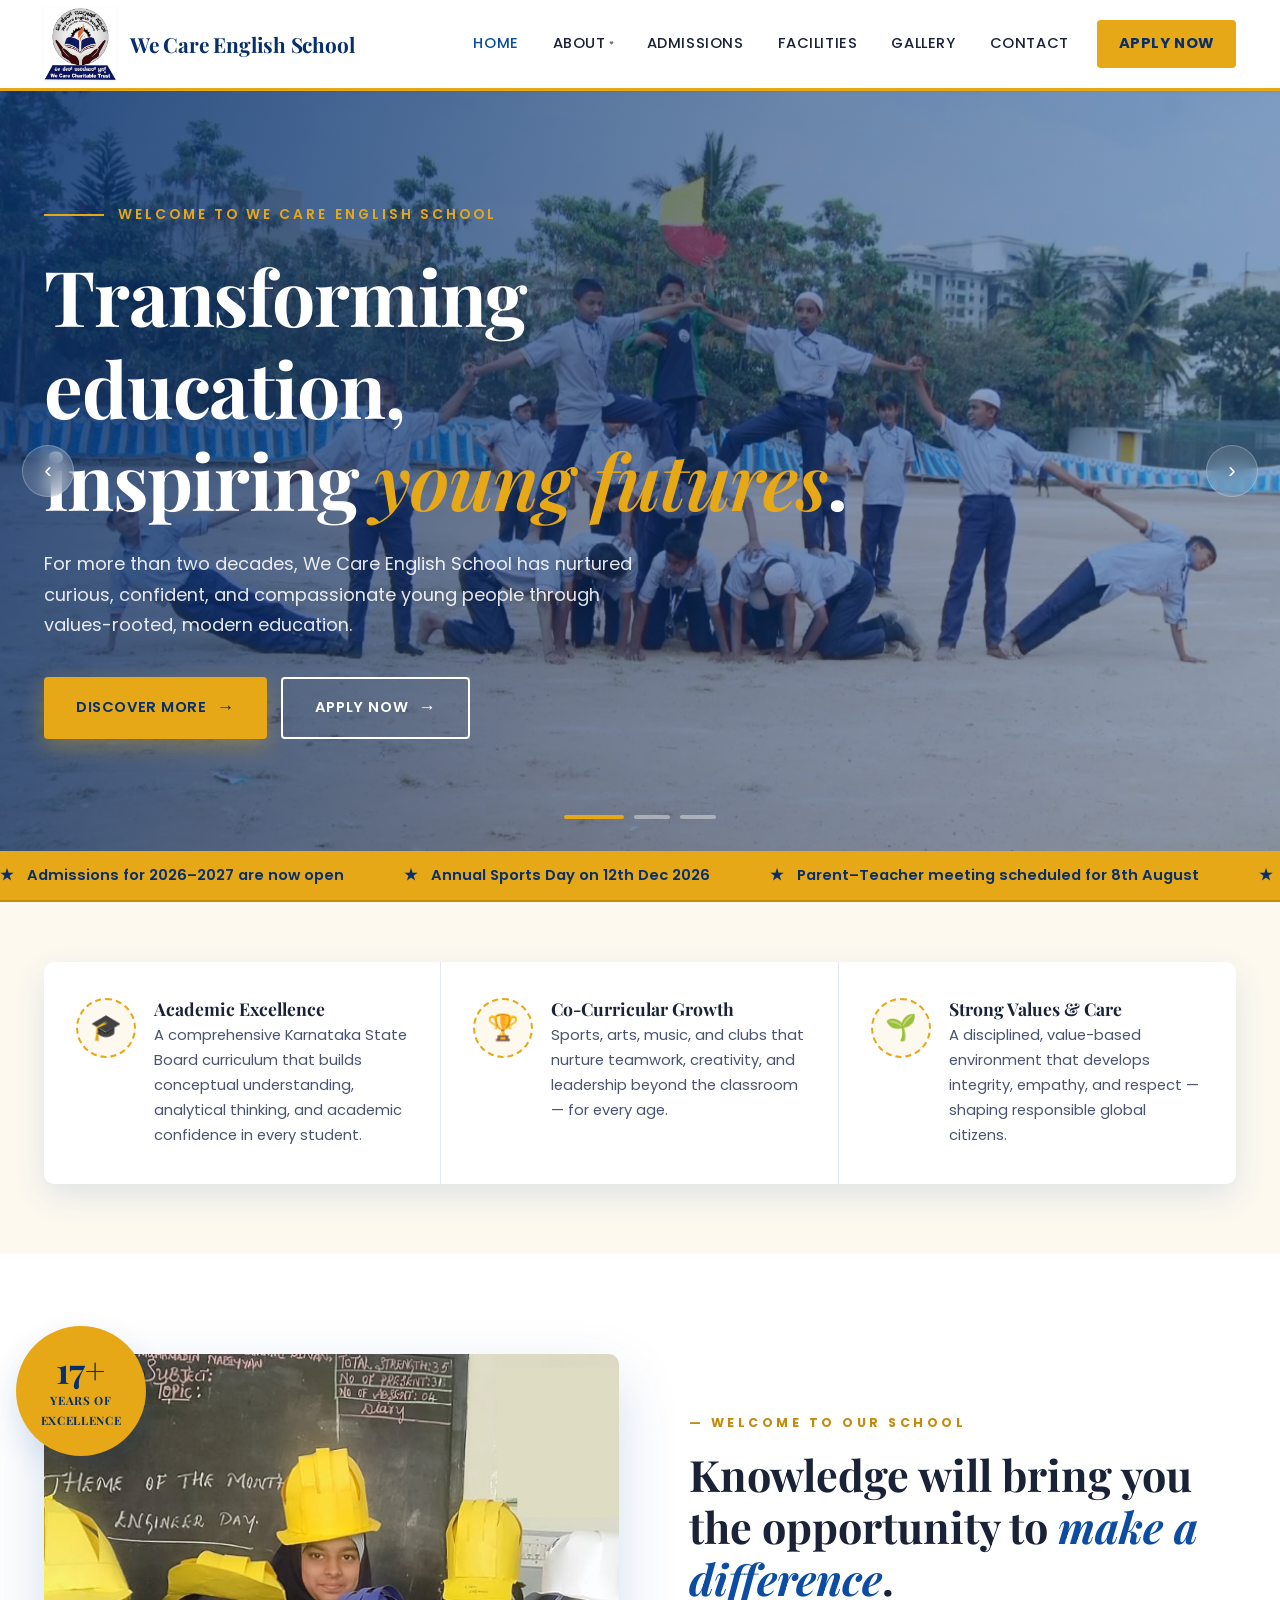
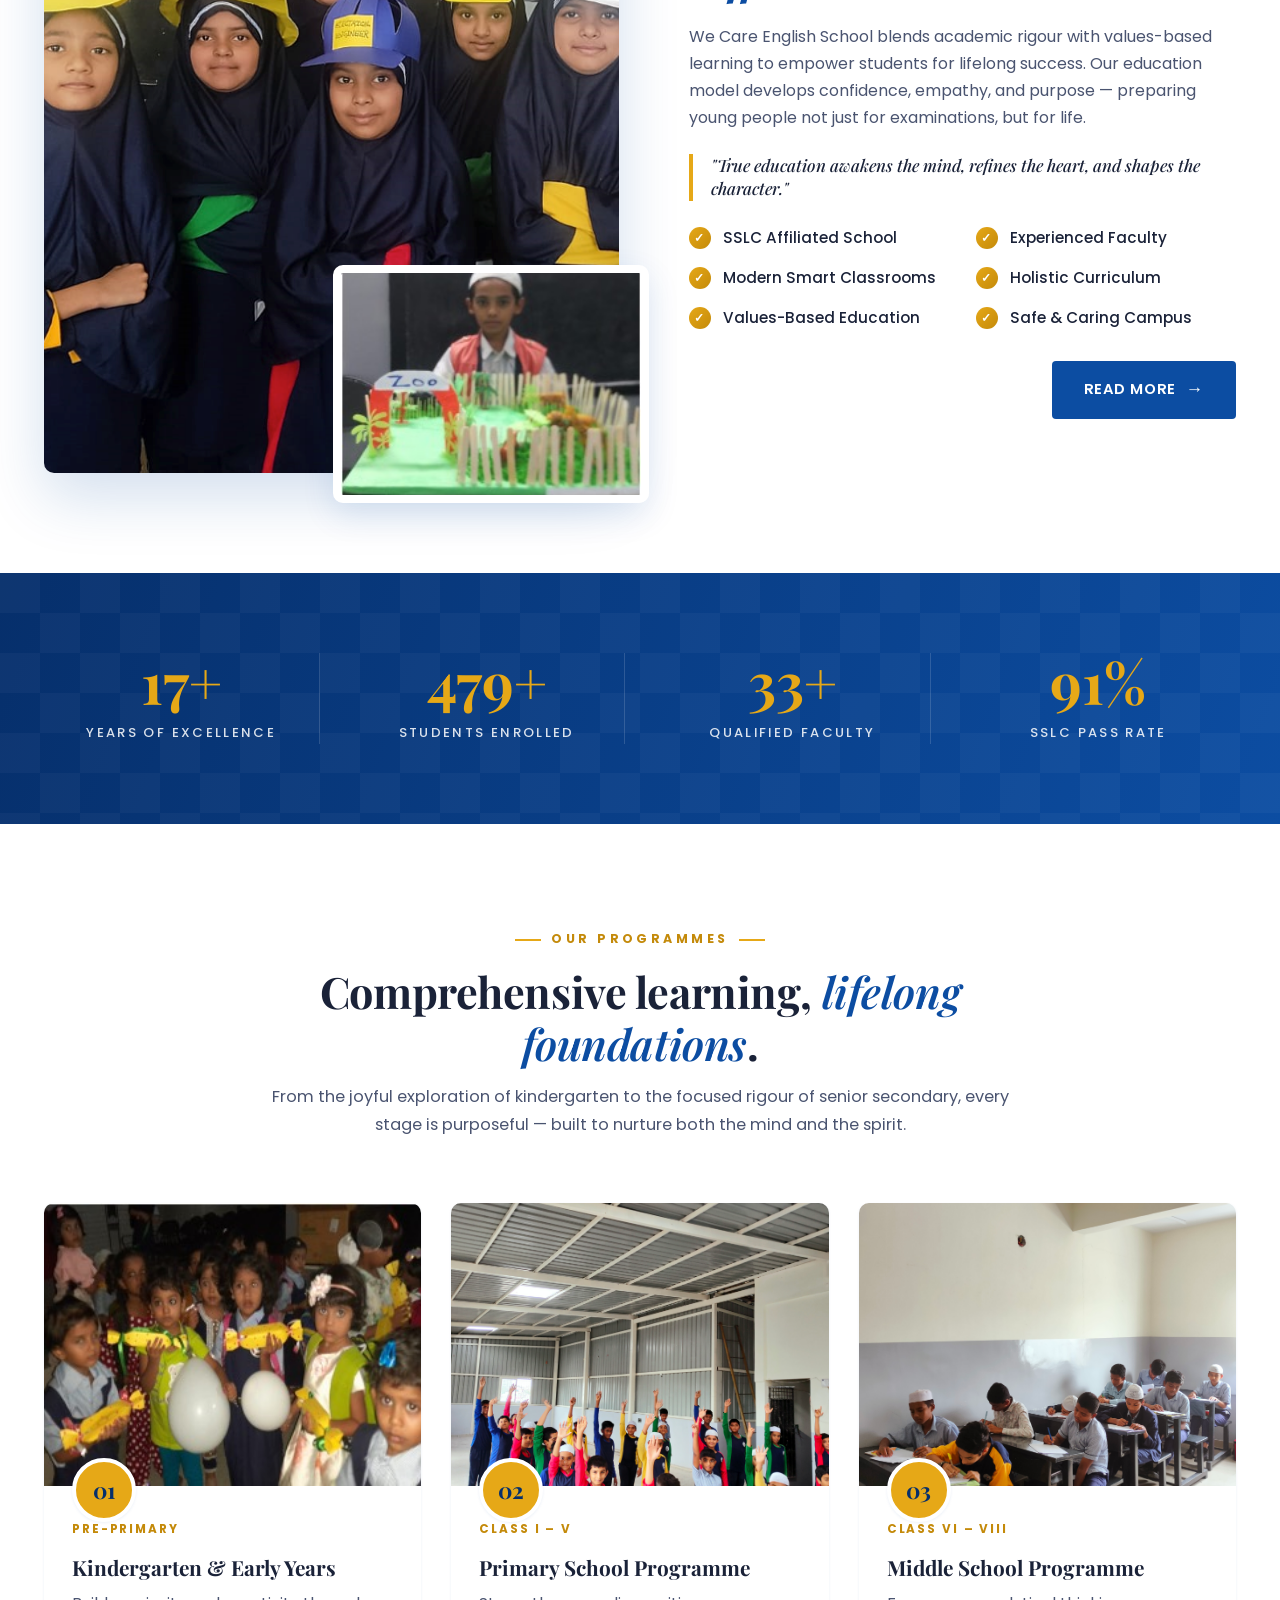
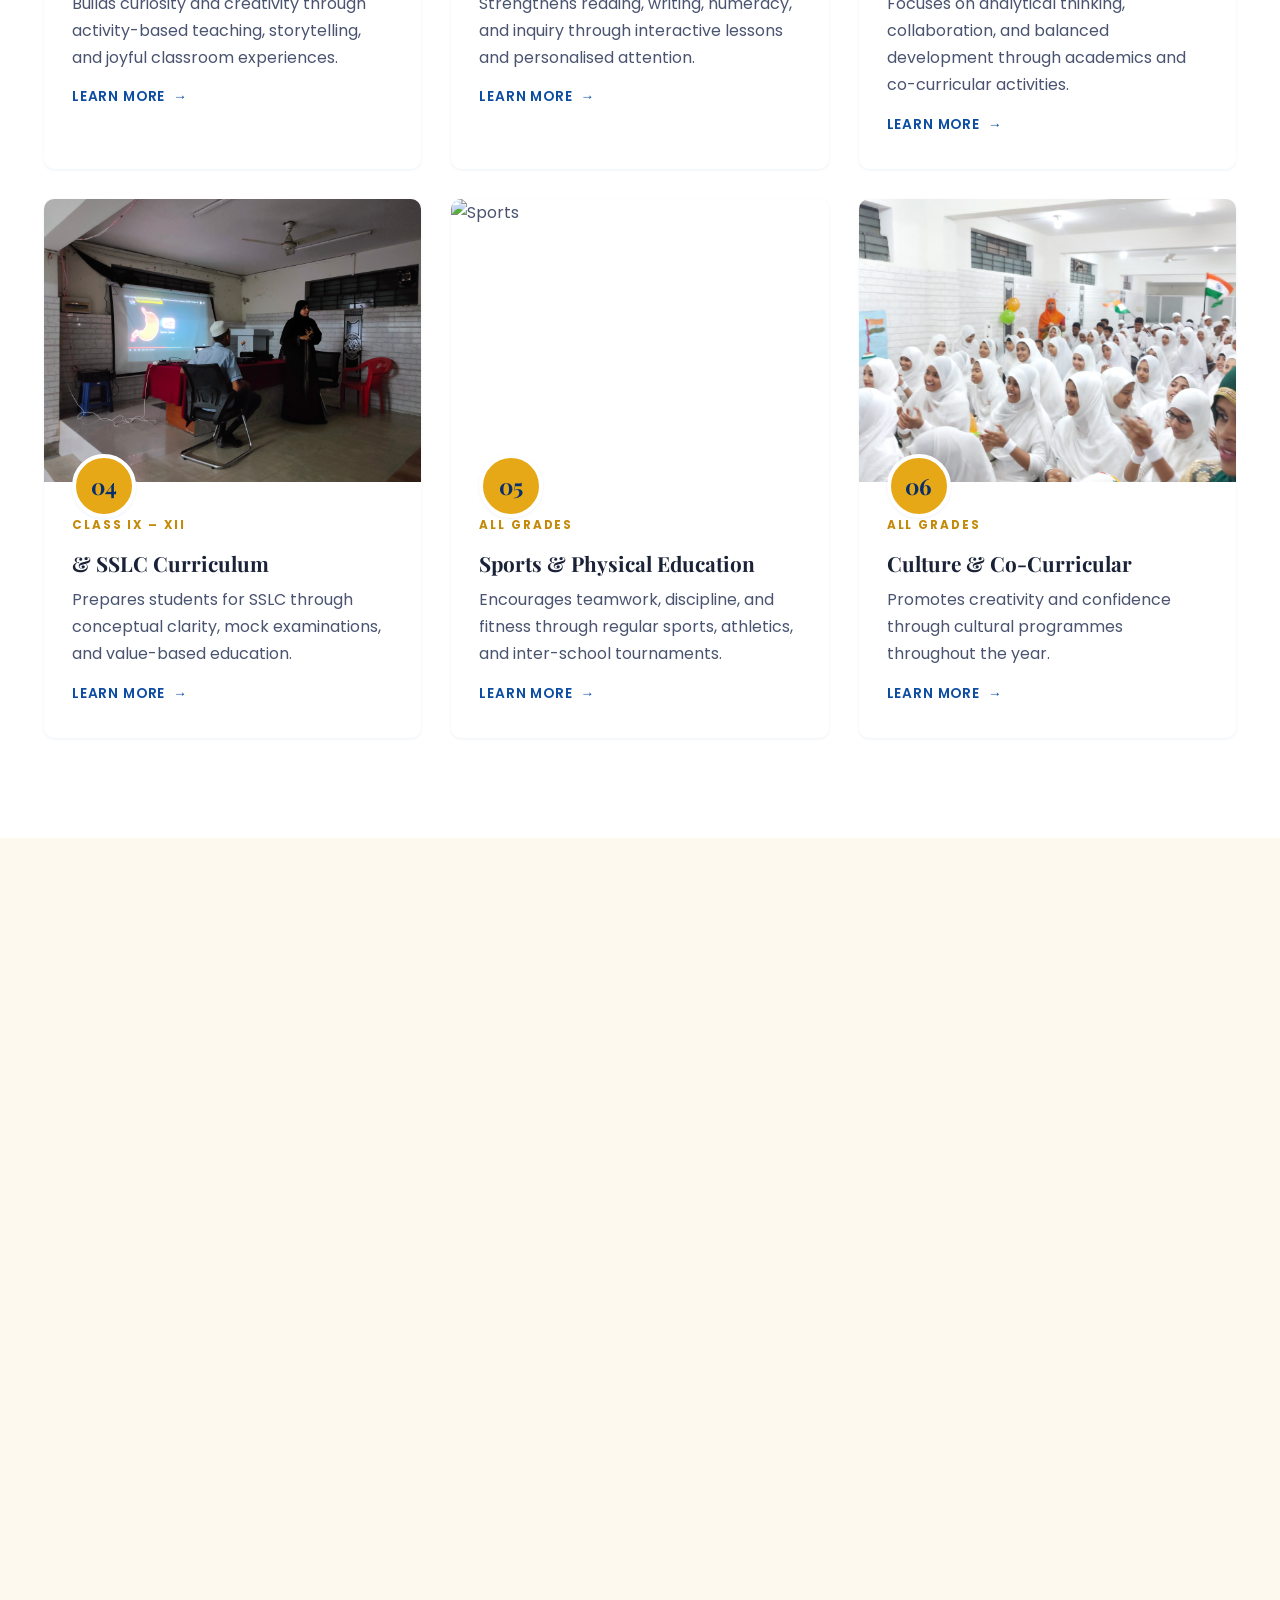
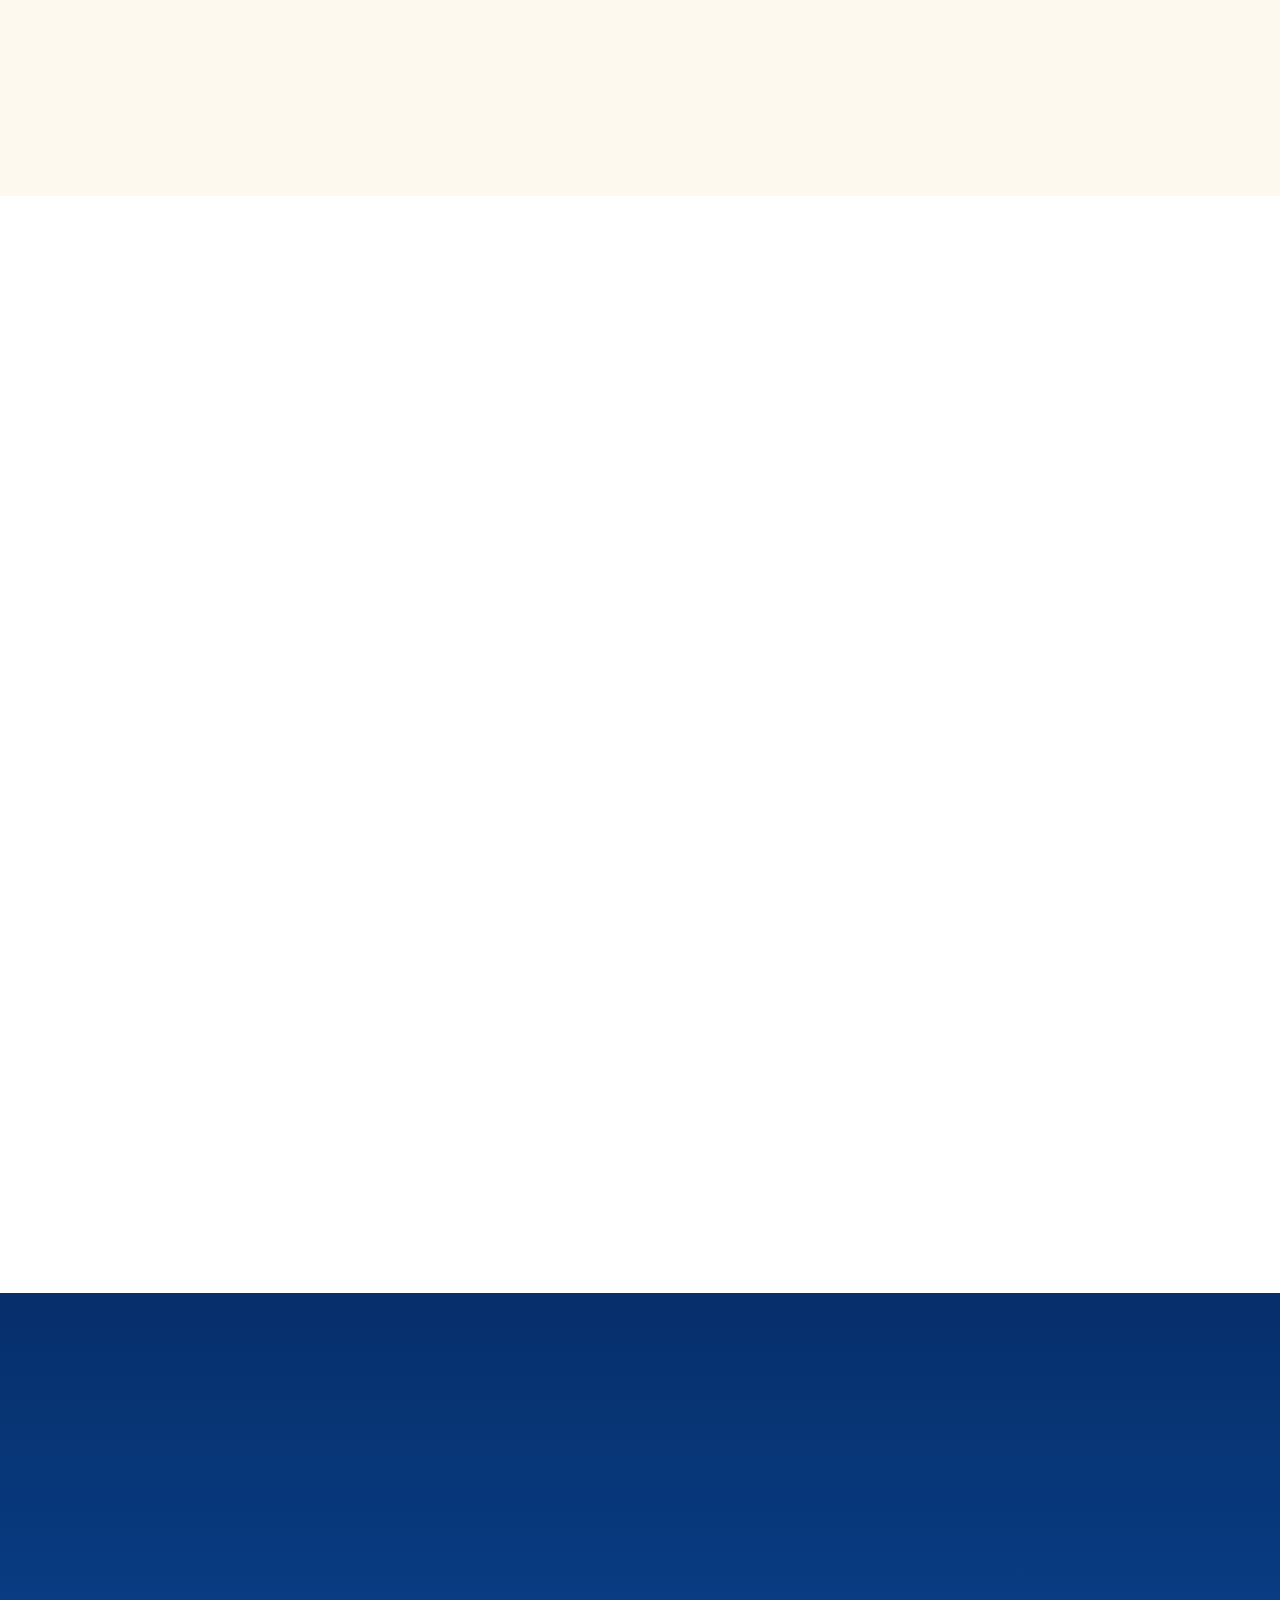
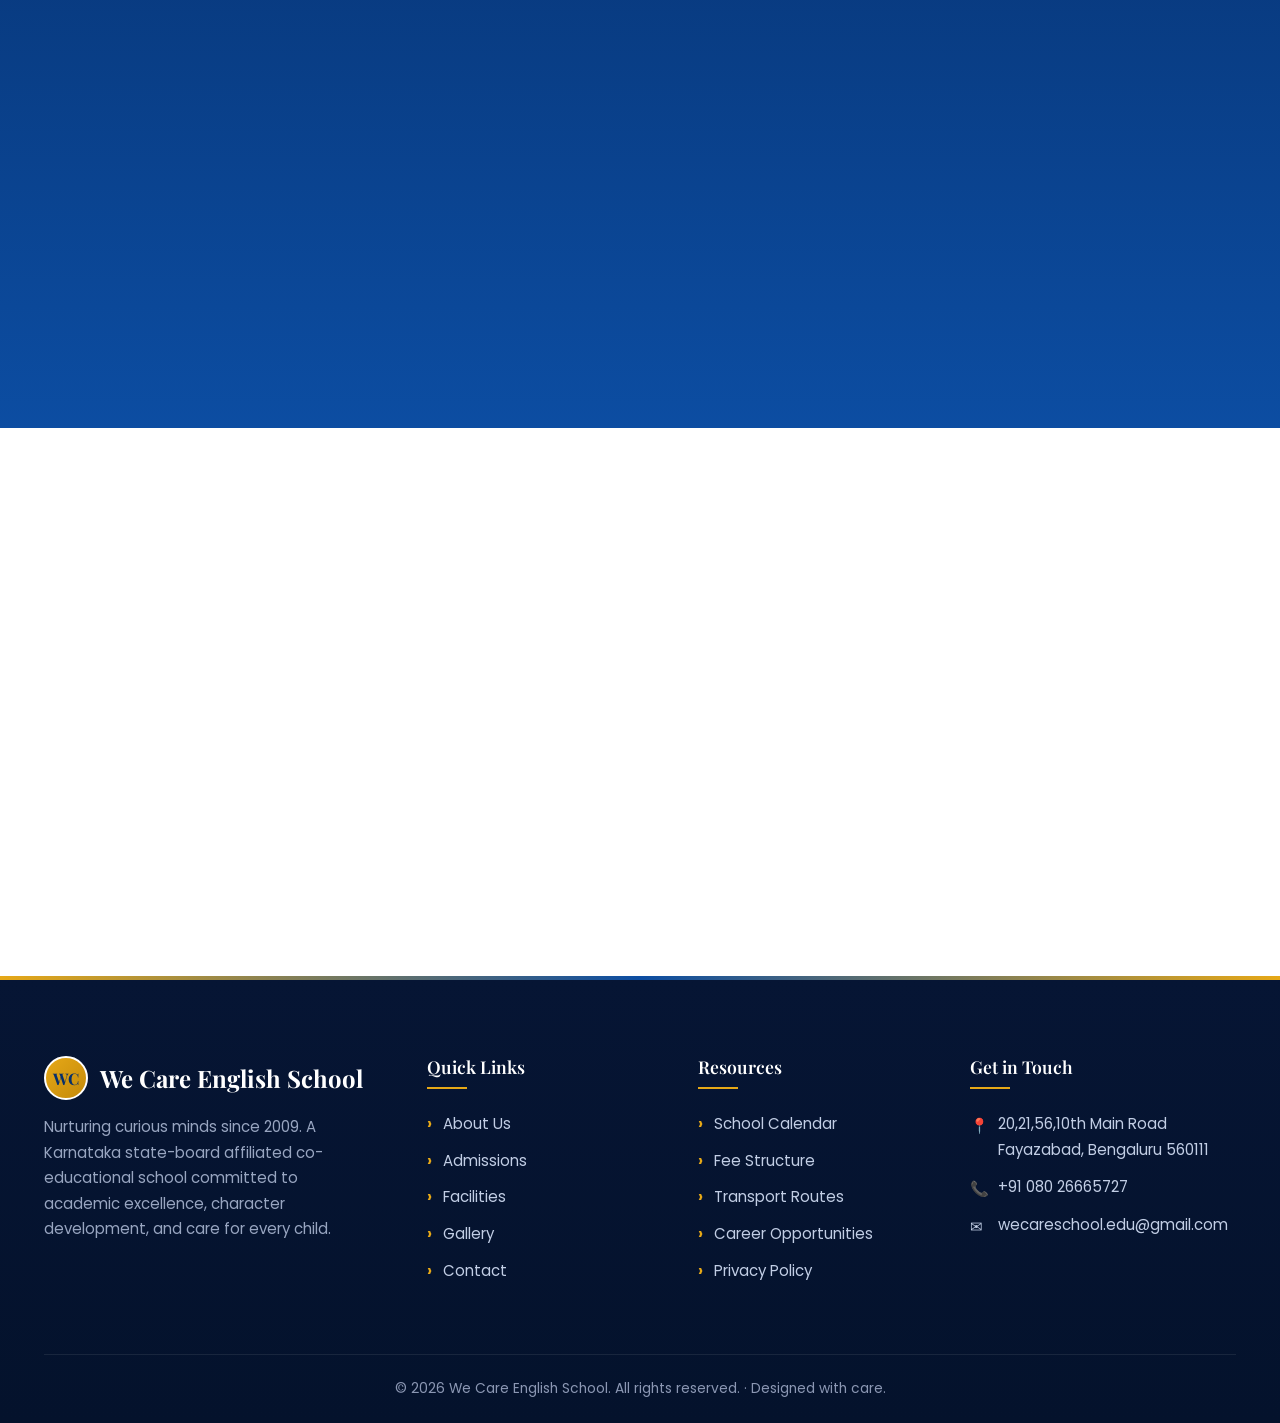
==== commit eb524e1a: "admission dropdown" ====
--- a/index.html
+++ b/index.html
@@ -51,8 +51,8 @@
             <a href="about.html">About</a>
             <div class="dropdown">
               <a href="about.html#vision">Vision &amp; Mission</a>
-              <a href="about.html#principal">Principal's Message</a>
-              <a href="about.html#history">Our History</a>
+              <!--<a href="about.html#principal">Principal's Message</a>
+              <a href="about.html#history">Our History</a>-->
               <a href="about.html#values">Core Values</a>
             </div>
           </li>
--- a/css/styles.css
+++ b/css/styles.css
@@ -46,6 +46,7 @@
   color: var(--text-soft);
   background: var(--bg);
   overflow-x: hidden;
+  width: 100%;
 }
 
 img { max-width: 100%; display: block; }
@@ -138,16 +139,21 @@
 .brand { display: flex; align-items: center; gap: 14px; }
 
 .brand-mark {
-  width: 96px;
-  height: 96px;
+  width: 72px;
+  height: 72px;
   display: grid;
   place-items: center;
   color: #fff;
   font-family: var(--font-display);
   font-weight: 700;
   font-size: 1.25rem;
- 
   box-shadow: var(--shadow-sm);
+}
+
+.brand-mark img {
+  width: 100%;
+  height: 100%;
+  object-fit: contain;
 }
 
 .brand-text .name {
@@ -210,10 +216,13 @@
   background: var(--accent);
   transition: all var(--transition);
   transform: translateX(-50%);
-}
-
-.main-nav > ul > li > a:hover::after,
-.main-nav li.active > a::after { width: 60%; }
+  display: none !important;
+}
+
+.main-nav > ul > li > a:hover::before,
+.main-nav li.active > a::before {
+  width: 60%;
+}
 
 .main-nav a:hover,
 .main-nav li.active > a { color: var(--primary); }
@@ -2191,93 +2200,139 @@
   .welcome-list { grid-template-columns: 1fr; }
 }
 
-@media (max-width: 768px) {
-  .topbar-left, .topbar-right { font-size: 0.78rem; gap: 14px; }
-  .topbar-right .social { display: none; }
-
-  .menu-toggle { display: flex; }
-
-  .main-nav {
-    position: fixed;
-    top: var(--header-h);
-    left: 0;
-    right: 0;
-    background: #fff;
-    flex-direction: column;
-    padding: 20px;
-    border-bottom: 3px solid var(--accent);
-    box-shadow: var(--shadow);
-    transform: translateY(-110%);
-    transition: transform var(--transition);
-    max-height: calc(100vh - var(--header-h));
-    overflow-y: auto;
-  }
-
-  .main-nav.is-open { transform: translateY(0); }
-
-  .main-nav > ul {
-    flex-direction: column;
-    gap: 4px;
-    width: 100%;
-    align-items: stretch;
-  }
-
-  .main-nav a { padding: 14px 16px; }
-
-  .main-nav .has-drop > a::after { margin-right: auto; }
-
-  .dropdown {
-    position: static;
-    box-shadow: none;
-    border: 0;
-    padding: 0 0 6px 16px;
-    opacity: 1;
-    visibility: visible;
-    transform: none;
-    display: none;
-  }
-
-  .has-drop.is-expanded .dropdown { display: flex; }
-
-  .cta-btn { margin-top: 8px; text-align: center; justify-content: center; }
-
-  .grid.cols-2,
-  .grid.cols-3,
-  .grid.cols-4 { grid-template-columns: 1fr; }
-
-  .program-grid,
-  .facility-grid { grid-template-columns: 1fr; }
-
-  .stats-strip .container { grid-template-columns: 1fr 1fr; }
-  .stat-block { border-right: 0; }
-
-  .toppers { grid-template-columns: 1fr; }
-
-  .welcome-art .photo-second { width: 50%; bottom: -20px; right: -10px; }
-  .welcome-art .badge-circle { width: 100px; height: 100px; }
-
-  .footer-grid { grid-template-columns: 1fr; gap: 40px; }
-  .process-list { grid-template-columns: 1fr; }
-
-  .section { padding: 70px 0; }
-  .hero-slider { height: 520px; min-height: 480px; }
-  .page-header { padding: 80px 0; }
-
-  .hero-slide-content { padding: 0 24px; }
-  .hero-arrows { display: none; }
-
-  .form-row { grid-template-columns: 1fr; }
-
-  .contact-form,
-  .contact-info { padding: 32px 26px; }
-
-  .cta-banner { padding: 50px 28px; }
-
-  .program-panel { padding: 32px 24px; }
-
-  .lightbox .nav.prev { left: 8px; }
-  .lightbox .nav.next { right: 8px; }
-  .lightbox .close { top: -52px; right: 50%; transform: translateX(50%); }
+@media (max-width: 768px) {.site-header {
+  position: relative;
+  z-index: 9999;
+}
+
+.site-header .container {
+  display: flex;
+  align-items: center;
+  justify-content: space-between;
+  min-height: 72px;
+  padding: 10px 16px;
+  gap: 12px;
+}
+
+.brand {
+  display: flex;
+  align-items: center;
+  gap: 10px;
+  flex: 1;
+  min-width: 0;
+}
+
+.brand-mark {
+  width: 52px;
+  height: 52px;
+  flex-shrink: 0;
+}
+
+.brand-text {
+  min-width: 0;
+}
+
+.brand-text .name {
+  font-size: 0.95rem;
+  line-height: 1.2;
+  white-space: normal;
+}
+
+.brand-text .tagline {
+  font-size: 0.55rem;
+}
+
+.menu-toggle {
+  display: flex;
+  flex-direction: column;
+  justify-content: center;
+  gap: 4px;
+  width: 42px;
+  height: 42px;
+  background: transparent;
+  border: 0;
+  cursor: pointer;
+  flex-shrink: 0;
+}
+
+.menu-toggle span {
+  width: 24px;
+  height: 2px;
+  background: #1f2a44;
+  display: block;
+}
+
+.main-nav {
+  position: fixed;
+  top: 72px;
+  left: 0;
+  right: 0;
+
+  width: 100vw;
+
+  background: #fff;
+
+  display: none;
+  flex-direction: column;
+
+  padding: 20px;
+
+  box-sizing: border-box;
+
+  box-shadow: 0 10px 30px rgba(0,0,0,0.1);
+
+  max-height: calc(100vh - 72px);
+
+  overflow-y: auto;
+  overflow-x: hidden;
+
+  z-index: 9999;
+}
+
+.main-nav.is-open {
+  display: flex;
+}
+
+.main-nav > ul {
+  display: flex;
+  flex-direction: column;
+  width: 100%;
+  gap: 0;
+}
+
+.main-nav > ul > li {
+  width: 100%;
+}
+
+.main-nav a {
+  width: 100%;
+  padding: 14px 0;
+  display: flex;
+  align-items: center;
+  justify-content: space-between;
+}
+
+.dropdown {
+  position: static;
+  display: none;
+  opacity: 1;
+  visibility: visible;
+  transform: none;
+  box-shadow: none;
+  padding-left: 16px;
+  background: transparent;
+}
+
+.has-drop.is-expanded .dropdown {
+  display: flex;
+  flex-direction: column;
+}
+
+.cta-btn {
+  width: 100%;
+  justify-content: center;
+  margin-top: 16px;
+}
 }
 
 @media (max-width: 480px) {
